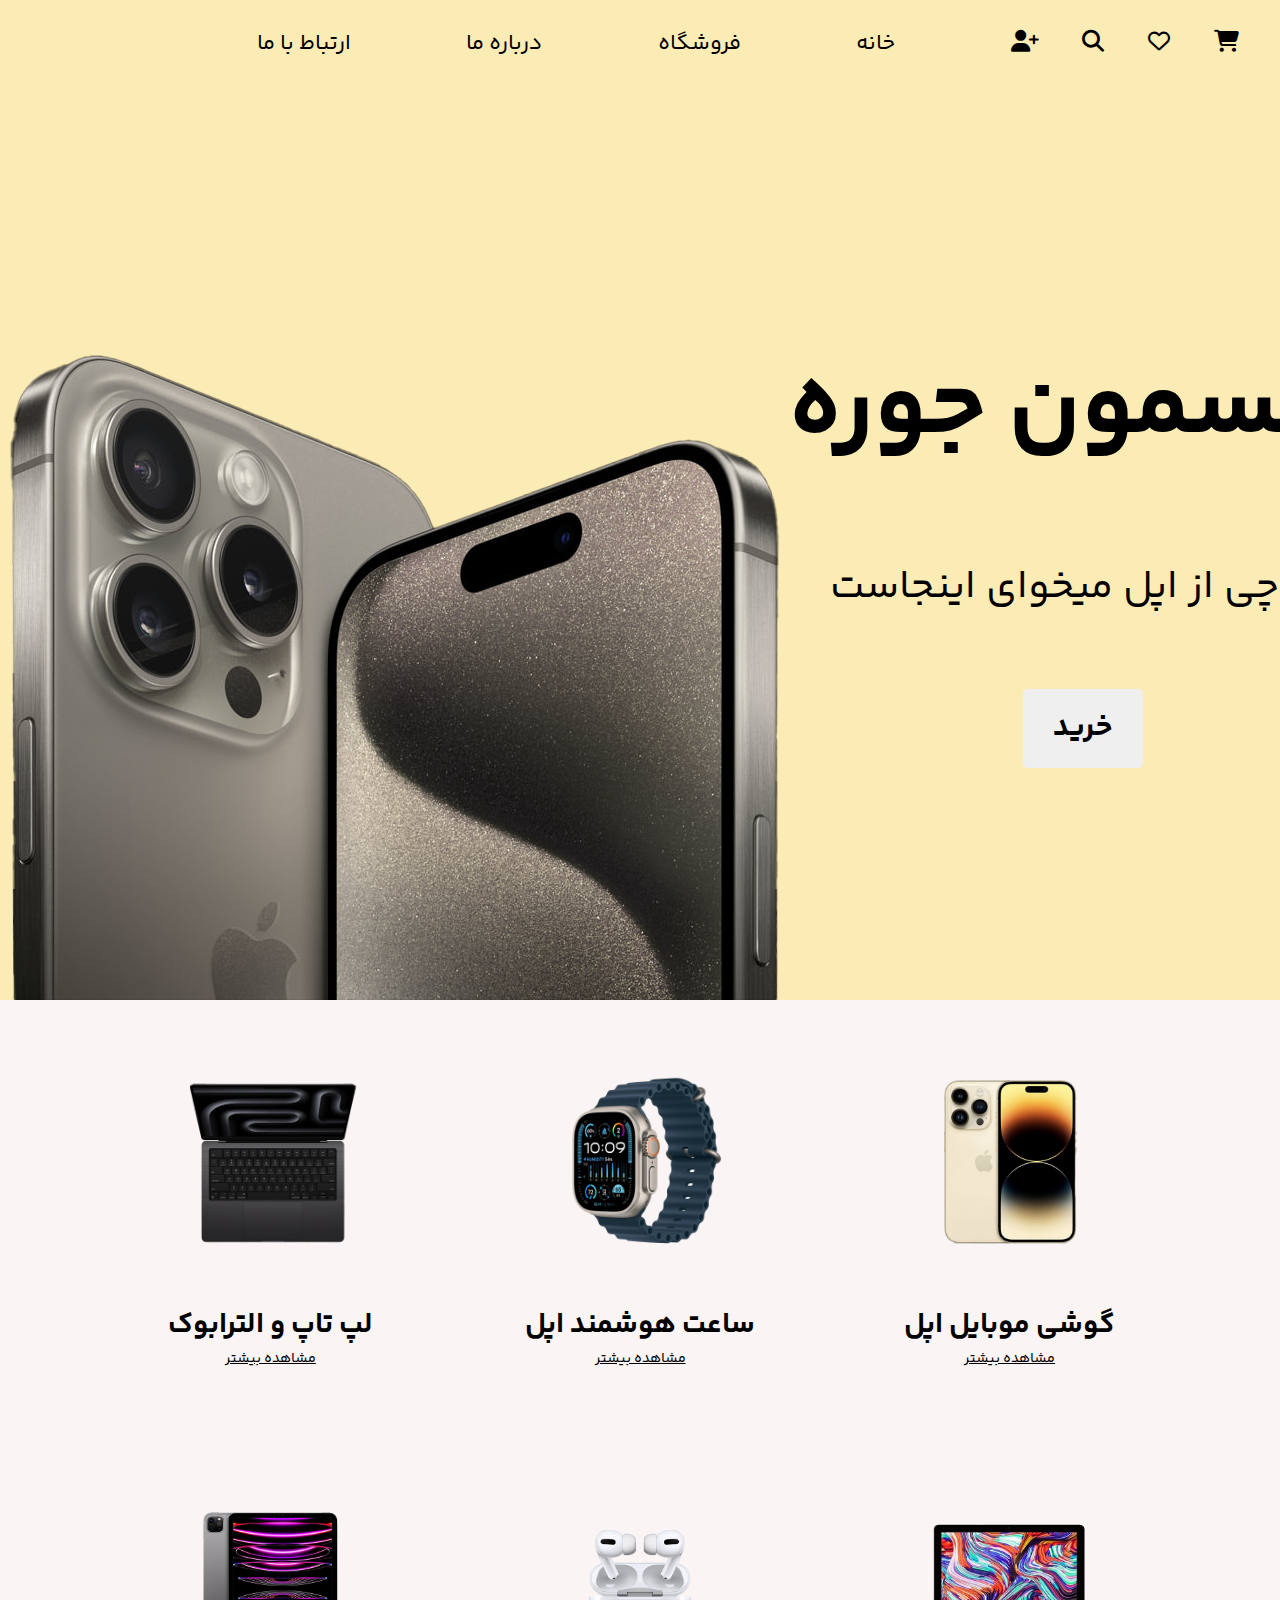
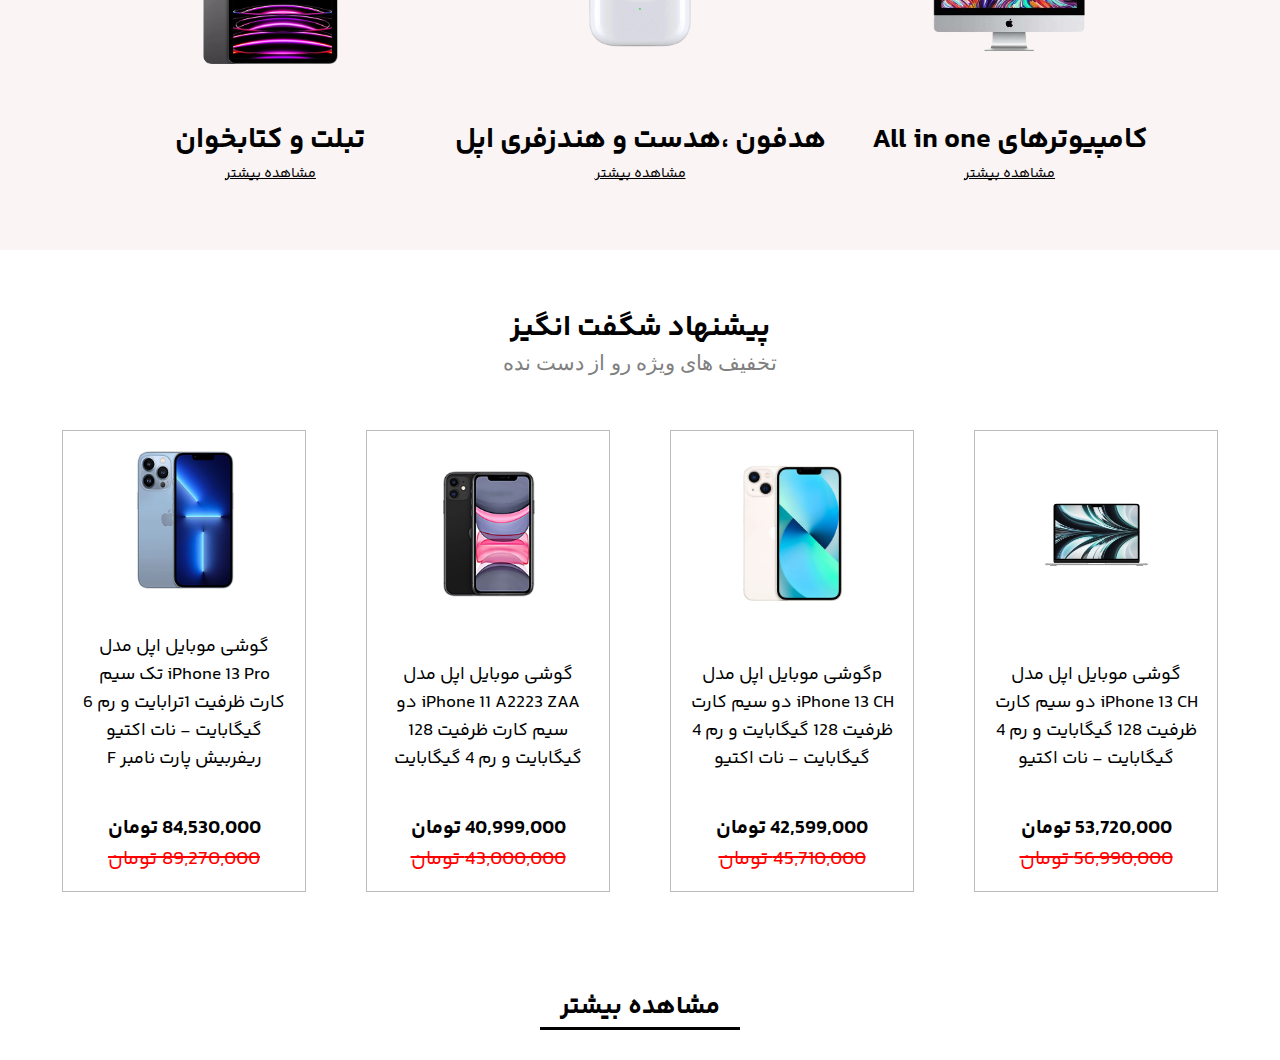
==== Project/index.html @ 8e2f8a92 "appleelite main" ====
<!DOCTYPE html>
<html lang="en">

<head>
    <meta charset="UTF-8">
    <meta name="viewport" content="width=device-width, initial-scale=1.0">
    <meta name="description" content="">
    <meta name="keywords" content="apple">
    <title>AppleElite/Homepage</title>
    <link rel="stylesheet" href="style.css">
    <link rel="stylesheet" href="fontawesome-free-6.6.0-web/css/all.css">
</head>

<body>
    <!-- (((header))) -->
    <header>
        <div class="icon"><i class="fa-solid fa-cart-shopping"></i>
            <!-- (((آیکن ها))) -->
            <i class="fa-regular fa-heart"></i>
            <i class="fa-solid fa-magnifying-glass"></i>
            <i class="fa-solid fa-user-plus"></i>
            <!-- (((نوار بالای صفحه))) -->
            <span class="navar">خانه</span>
            <span class="navar">فروشگاه</span>
            <span class="navar">درباره ما</span>
            <span class="navar">ارتباط با ما</span>
        </div>
    </header>
    <!-- (((بنر بالای سایت))) -->
    <div id="wallpaper">
        <div id="iphonewall"><img src="Homepage/Homepagepic/test3.png" alt=""></div>
        <div id="tozih-back">
            <p class="bold-wall">جنسمون جوره</p>
            <p class="thin-wall">هر چی از اپل میخوای اینجاست</p>
            <button class="button-wall">خرید</button>
        </div>
    </div>
    <div class="shop-daste">
        <div class="shop-icon">
            <div class="iphone-image"><img src="Homepage/Homepagepic/iphonehomepage copy.png" alt=""></div>
            <div>
                <p class="bold-font">گوشی موبایل اپل</p><u>
                    <p class="iphone-detail">مشاهده بیشتر</p>
                </u>
            </div>
        </div>
        <div class="shop-icon">
            <div class="iphone-image"><img src="Homepage/Homepagepic/apple watch homepage.png" alt=""></div>
            <div>
                <p class="bold-font">ساعت هوشمند اپل</p><u>
                    <p class="iphone-detail">مشاهده بیشتر</p>
                </u>
            </div>
        </div>
        <div class="shop-icon">
            <div class="iphone-image"><img src="Homepage/Homepagepic/laptophomepage.png" alt=""></div>
            <div>
                <p class="bold-font">لپ تاپ و الترابوک</p><u>
                    <p class="iphone-detail">مشاهده بیشتر</p>
                </u>
            </div>
        </div>
    </div>
    <div class="shop-daste">
        <div class="shop-icon">
            <div class="iphone-image"><img src="Homepage/Homepagepic/all in one homepage.png" alt=""></div>
            <div>
                <p class="bold-font">کامپیوترهای All in one</p><u>
                    <p class="iphone-detail">مشاهده بیشتر</p>
                </u>
            </div>
        </div>
        <div class="shop-icon">
            <div class="iphone-image"><img src="Homepage/Homepagepic/airpodhomeage.png" alt=""></div>
            <div>
                <p class="bold-font">هدفون ،هدست و هندزفری اپل</p><u>
                    <p class="iphone-detail">مشاهده بیشتر</p>
                </u>
            </div>
        </div>
        <div class="shop-icon">
            <div class="iphone-image"><img src="Homepage/Homepagepic/tablet homepage.png" alt=""></div>
            <div>
                <p class="bold-font">تبلت و کتابخوان</p><u>
                    <p class="iphone-detail">مشاهده بیشتر</p>
                </u>
            </div>
        </div>
    </div>
    <div class="header-pishnehad">
        <div>
            <p class="bold-font">پیشنهاد شگفت انگیز</p>
            <p class="thin-pishnehad">تخفیف های ویژه رو از دست نده</p>
        </div>
    </div>
    <div class="daste-pishnehad">
        <div class="card-pishnehad">
            <div class="img-pishnehad"><img src="Homepage/Homepagepic/laptop pishnehad.png" alt=""></div>
            <div class="detail-pishnehad">
                <p>گوشی موبایل اپل مدل iPhone 13 CH دو سیم‌ کارت ظرفیت 128 گیگابایت و رم 4 گیگابایت - نات اکتیو</p>
            </div>
            <div class="price-pishnehad">
                <div>
                    <p class="bold-font-price">53,720,000 تومان</p>
                    <del class="takhfif">
                        <p>56,990,000 تومان</p>
                    </del>
                </div>
            </div>
        </div>
        <div class="card-pishnehad">
            <div class="img-pishnehad"><img src="Homepage/Homepagepic/iphone 13 pishnehad.png" alt=""></div>
            <div class="detail-pishnehad">pگوشی موبایل اپل مدل iPhone 13 CH دو سیم‌ کارت ظرفیت 128 گیگابایت و رم 4
                گیگابایت - نات اکتیو</div>
            <div class="price-pishnehad">
                <div>
                    <p class="bold-font-price">42,599,000 تومان</p>
                    <del class="takhfif">
                        <p>45,710,000 تومان</p>
                    </del>
                </div>
            </div>
        </div>
        <div class="card-pishnehad">
            <div class="img-pishnehad"><img src="Homepage/Homepagepic/iphone 11 pishnehad.png" alt=""></div>
            <div class="detail-pishnehad">
                <p>گوشی موبایل اپل مدل iPhone 11 A2223 ZAA دو سیم‌ کارت ظرفیت 128 گیگابایت و رم 4 گیگابایت</p>
            </div>
            <div class="price-pishnehad">
                <div>
                    <p class="bold-font-price">40,999,000 تومان</p>
                    <del class="takhfif">
                        <p>43,000,000 تومان</p>
                    </del>
                </div>
            </div>
        </div>
        <div class="card-pishnehad">
            <div class="img-pishnehad"><img src="Homepage/Homepagepic/iphone 13 pishnehad promax.png" alt=""></div>
            <div class="detail-pishnehad">
                <p>گوشی موبایل اپل مدل iPhone 13 Pro تک سیم‌ کارت ظرفیت 1ترابایت و رم 6 گیگابایت - نات اکتیو ریفربیش
                    پارت نامبر F</p>
            </div>
            <div class="price-pishnehad">
                <div>
                    <p class="bold-font-price">84,530,000 تومان</p>
                    <del class="takhfif">
                        <p>89,270,000 تومان</p>
                    </del>
                </div>

            </div>

        </div>
    </div>
    <div class="footer-pish-por"><div><p class="border-mosh">مشاهده بیشتر</p></div></div>
    <div class="banner-home"></div>


</body>

</html>
---- Project/style.css ----
@font-face {
  font-family: yekan-bakh-regular;
  src: url(YekanBakh-Regular.ttf);
}
@font-face {
  font-family: yekan-bakh-bold;
  src: url(YekanBakh-Bold.ttf);
  @font-face {
    font-family: yekan-bakh-light;
    src: url(yekan-bakh-light);
  }
}

* {
  margin: 0px;
  padding: 0px;
  box-sizing: border-box;
  max-width: 2500px;
}
header {
  width: 100%;
  height: 100px;
  /* border-bottom: solid; */
  background-color: #fbebb5;
  padding: 1px;
}
.icon {
  font-size: 22px;
  margin-top: 26px;
}
.fa-cart-shopping {
  margin-right: 40px;
}
.fa-cart-shopping:hover {
  color: rgb(56, 11, 99);
}
.fa-heart {
  margin-right: 3%;
}
.fa-heart:hover {
  color: rgb(56, 11, 99);
}
.fa-magnifying-glass {
  margin-right: 3%;
}
.fa-magnifying-glass:hover {
  color: rgb(56, 11, 99);
}
.fa-user-plus {
  margin-right: 3%;
}
.fa-user-plus:hover {
  color: rgb(56, 11, 99);
}
.navar {
  font-family: yekan-bakh-regular;
  margin-right: 110px;
}
.navar:hover {
  color: rgb(56, 11, 99);
}
body {
  direction: rtl;
}
#wallpaper {
  width: 100%;
  height: 900px;
  background-color: #fbebb5;
  display: flex;
  flex-direction: row-reverse;
  text-align: right;
  justify-content: space-between;
  flex-wrap: nowrap;
  white-space: nowrap;
}
#iphonewall {
  width: 100%;
  height: 100%;
  /* border: solid 1px black; */
  direction: rtl;
  display: flex;
  flex-direction: column;
  text-align: center;
  align-items: last baseline;
  justify-content: flex-end;
}
#iphonewall img {
  display: flex;
  flex-direction: column;
  object-fit: contain;
}
#tozih-back {
  width: 100%;
  height: 100%;
  /* border: 1px solid black; */
  display: flex;
  flex-direction: column;
  text-align: center;
  justify-content: center;
  align-items: center;
  gap: 70px;
  font-size: 20px;
}
.bold-wall {
  font-family: yekan-bakh-bold;
  font-size: 500%;
}
.thin-wall {
  font-family: yekan-bakh-regular;
  font-size: 200%;
}
.button-wall {
  font-size: 150%;
  border: none;
  border-radius: 5px;
  padding: 16px 30px;
  cursor: pointer;
  top: 50%;
  left: 50%;
  font-family: yekan-bakh-bold;
}
.button-wall:hover {
  color: #fbebb5;
  background-color: black;
  font-family: yekan-bakh-bold;
}
.shop-daste {
  background-color: #faf4f4;
  width: 100%;
  display: flex;
  flex-direction: row;
  justify-content: center;
  padding: 50px 24px;
}
.shop-icon {
  width: 30%;
  gap: 24px;
  display: flex;
  /* border: solid 1px black; */
  flex-direction: column;
  justify-content: center;
  align-items: center;
  flex-wrap: nowrap;
  text-align: center;
}
.iphone-image {
  width: 50%;
  height: 50%;
  display: flex;
  flex-direction: column;
  justify-content: center;
  align-items: center;
}
.iphone-image img {
  width: 100%;
  height: 100%;
  object-fit: contain;
}
.bold-font {
  font-size: 180%;
  font-family: yekan-bakh-bold;
  white-space: nowrap;
  padding-top: 30px;
}
.iphone-detail {
  font-size: 90%;
  font-family: yekan-bakh-regular;
  padding-top: px;
}
.header-pishnehad {
  width: 100%;
  height: 150px;
  /* border: solid black 1px; */
  display: flex;
  flex-direction: column;
  justify-content: center;
  text-align: center;
  white-space: nowrap;
  align-items: center;
}
.thin-pishnehad {
  font-size: 130%;
  color: gray;
  font-family: yekan-bakh-light;
}
.daste-pishnehad {
  display: flex;
  flex-direction: row;
  justify-content: center;
  text-align: center;
  white-space: nowrap;

  padding: 20px 30px;
}
.card-pishnehad {
  width: 20%;
  height: auto;
  border: solid rgb(190, 187, 187) 1px;
  display: flex;
  flex-direction: column;
  text-align: center;
  align-items: center;
  justify-content: center;
  gap: 40px;
  margin: 10px 30px;
  padding: 16px;
}
.img-pishnehad {
  width: 50%;
  height: 50%;
}
.img-pishnehad img {
  height: 100%;
  width: 100%;
  object-fit: contain;
}
.detail-pishnehad {
  display: flex;
  width: 100%;
  height: auto;
  text-align: center;
  align-items: center;
  white-space: wrap;
  font-size: 18px;
  font-family: yekan-bakh-regular;
}
.price-pishnehad {
  display: flex;
  width: 100%;
  height: auto;
  flex-direction: column;
  text-align: center;
  white-space: wrap;
  font-size: 20px;
}
.bold-font-price {
  font-family: yekan-bakh-bold;
}
.takhfif {
  color: red;
  font-family: yekan-bakh-regular;
}
.footer-pish-por {
  display: flex;
  flex-direction: row;
  justify-content: center;
  text-align: center;
  margin-top: 35px;
  font-family: yekan-bakh-bold;
  font-size: 160%;
  padding: 30px;
}
.border-mosh{
  width: 200px;
  border-bottom: solid 3px black;
}
.banner-home{
  
}
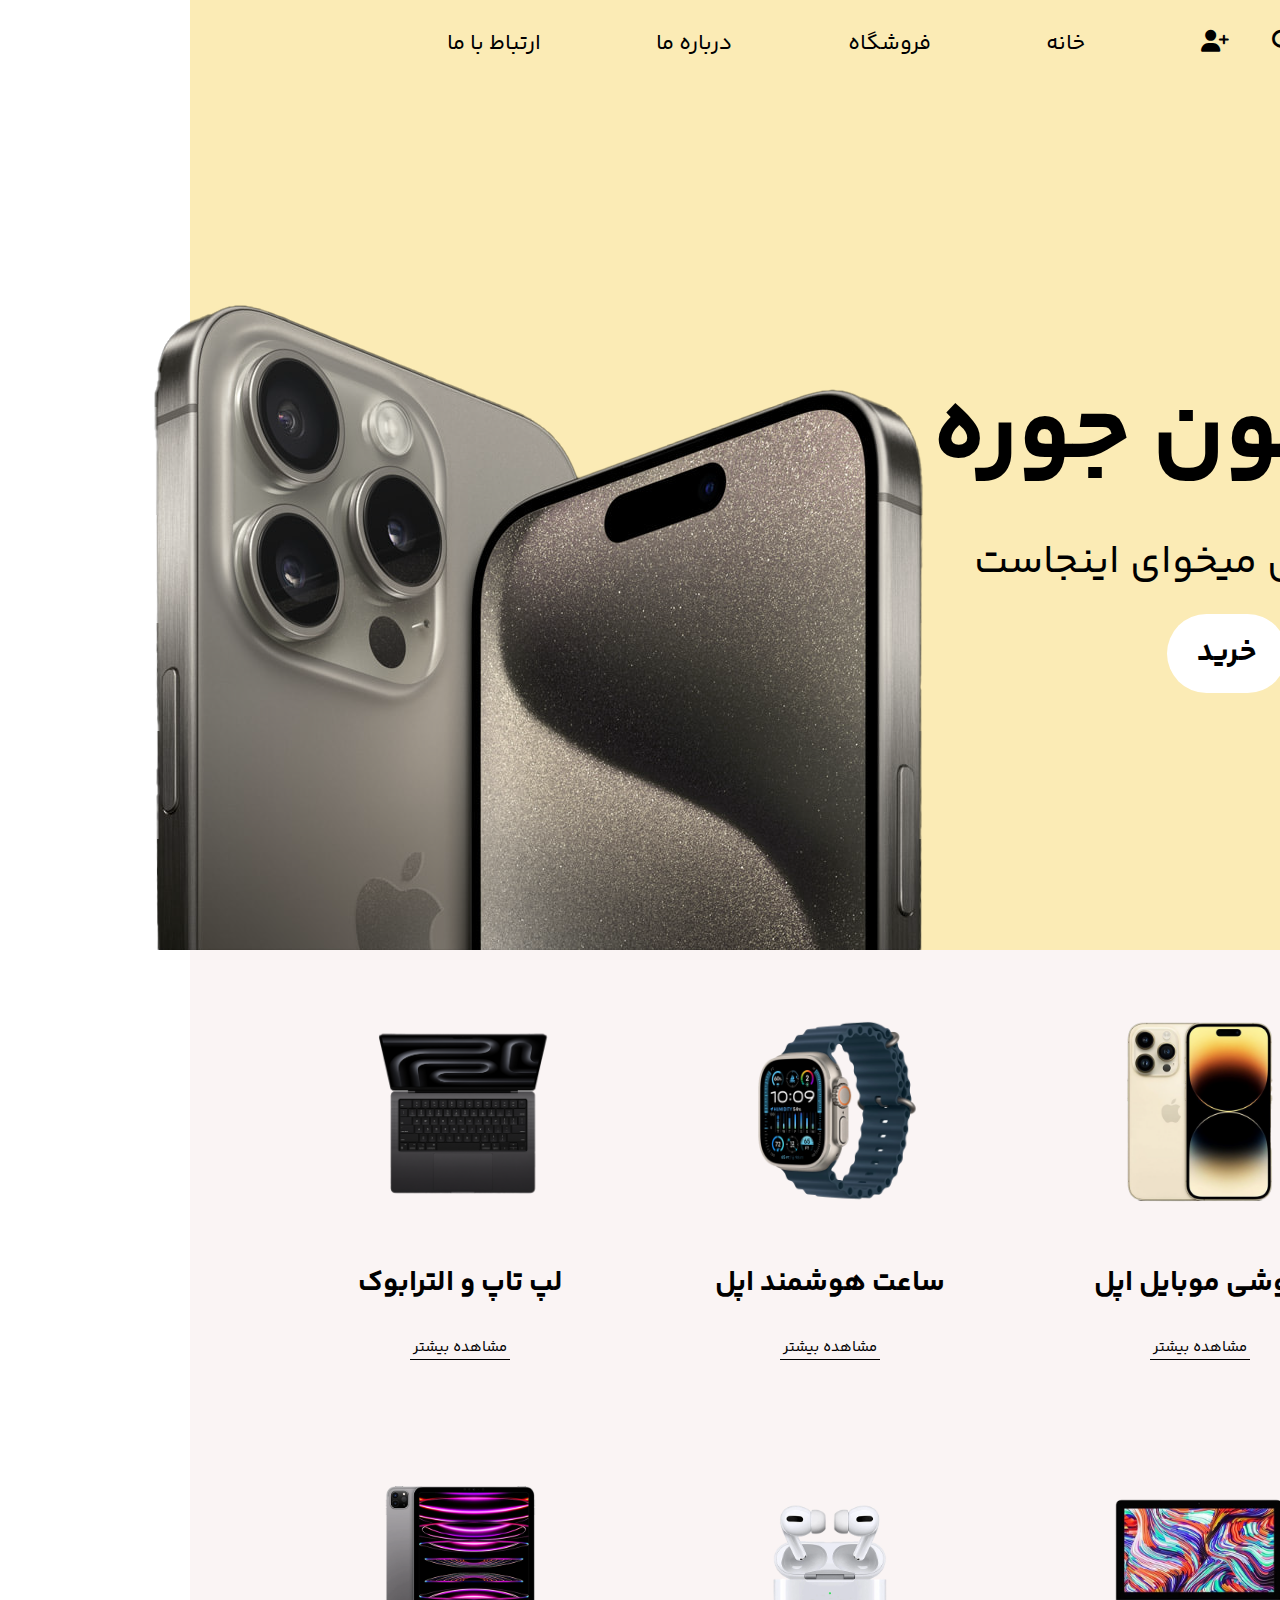
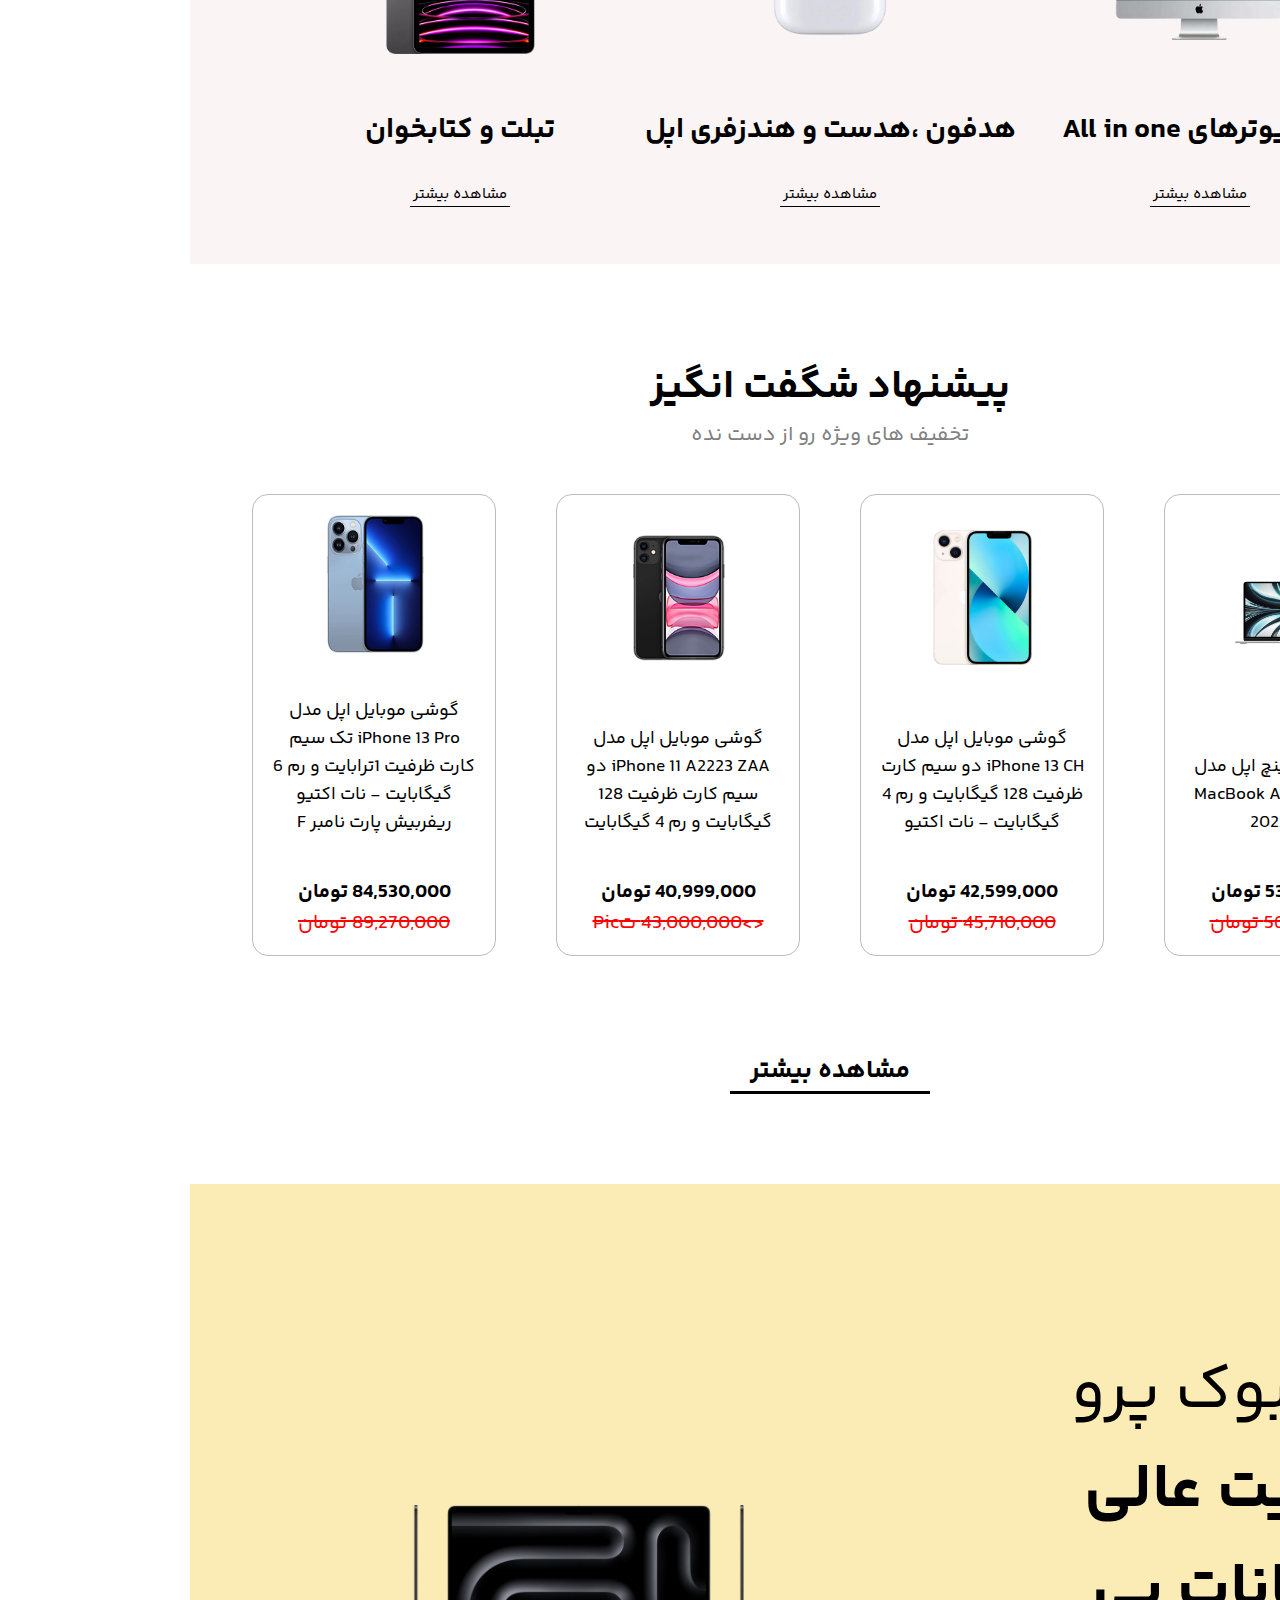
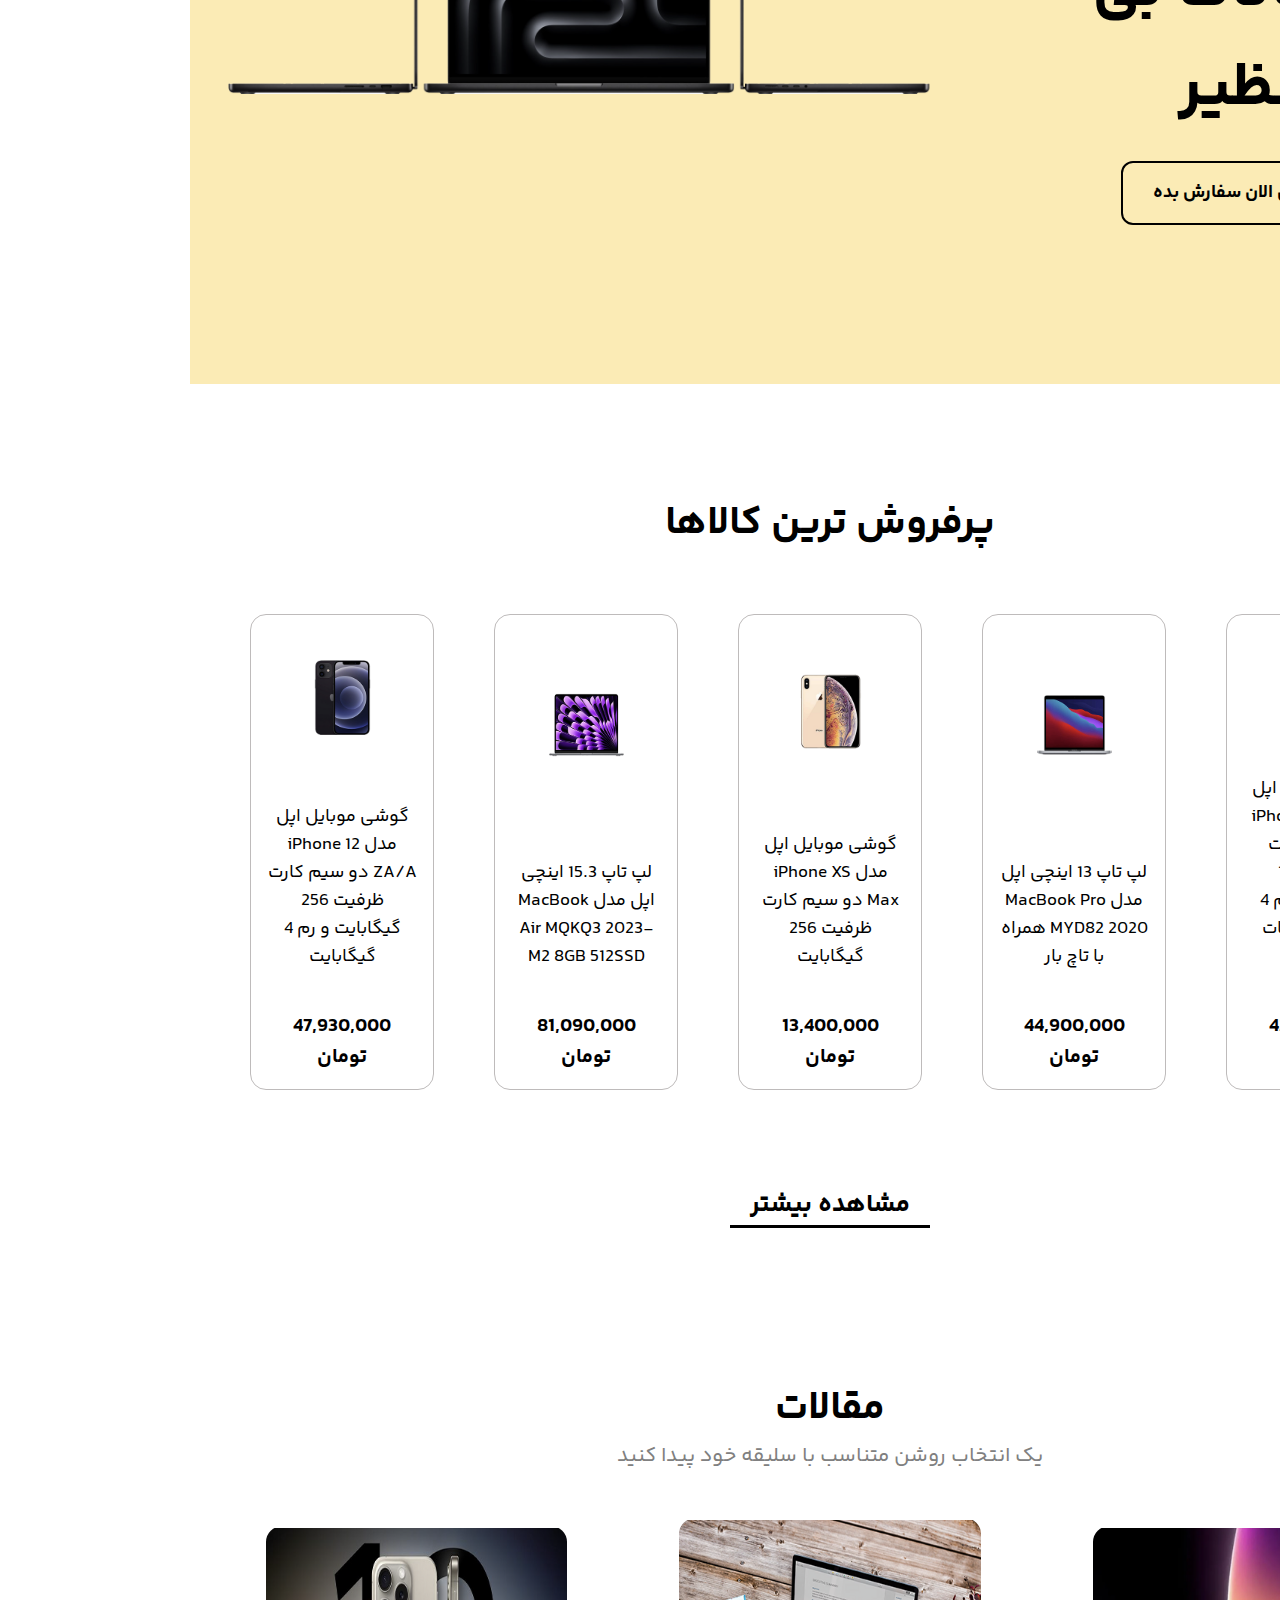
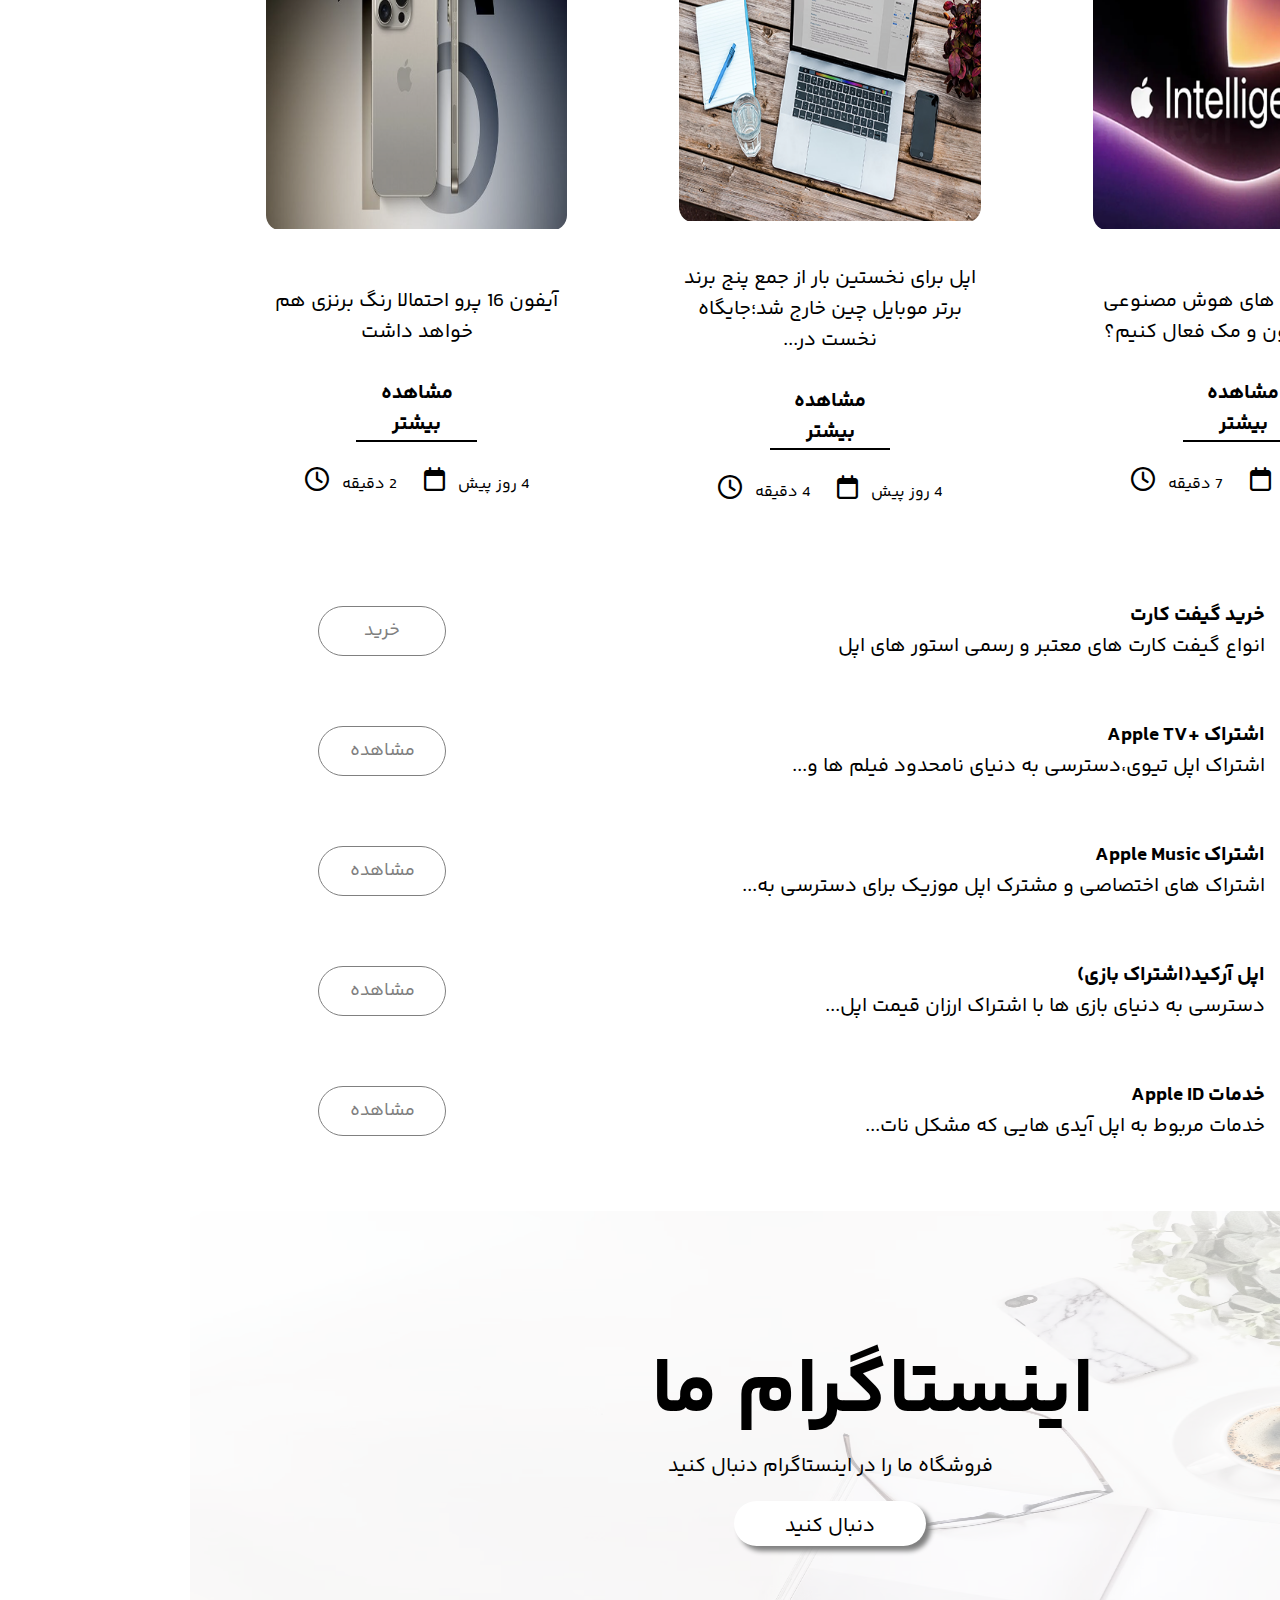
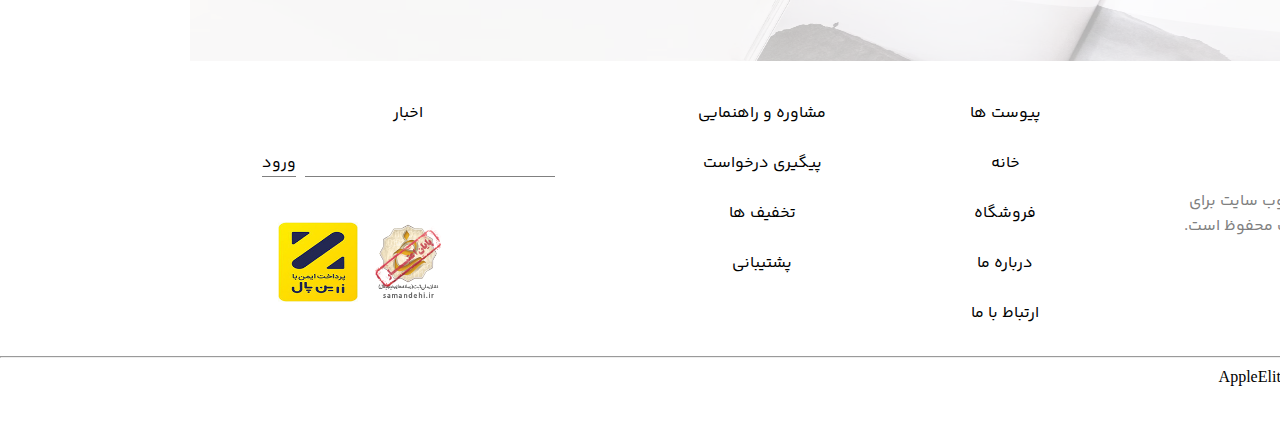
==== commit ca293a79: "Initial Project Homepage" ====
--- a/Project/index.html
+++ b/Project/index.html
@@ -8,11 +8,12 @@
     <meta name="keywords" content="apple">
     <title>AppleElite/Homepage</title>
     <link rel="stylesheet" href="style.css">
+    <link rel="icon" type="image/x-icon" href="Pic/Homepagepic/faviconlogo.png">
     <link rel="stylesheet" href="fontawesome-free-6.6.0-web/css/all.css">
 </head>
 
 <body>
-    <!-- (((header))) -->
+    <!----------------- header ----------------->
     <header>
         <div class="icon"><i class="fa-solid fa-cart-shopping"></i>
             <!-- (((آیکن ها))) -->
@@ -26,78 +27,81 @@
             <span class="navar">ارتباط با ما</span>
         </div>
     </header>
+
     <!-- (((بنر بالای سایت))) -->
+
     <div id="wallpaper">
-        <div id="iphonewall"><img src="Homepage/Homepagepic/test3.png" alt=""></div>
+        <div id="iphonewall"><img src="Pic/Homepagepic/test3.png" alt=""></div>
         <div id="tozih-back">
             <p class="bold-wall">جنسمون جوره</p>
             <p class="thin-wall">هر چی از اپل میخوای اینجاست</p>
             <button class="button-wall">خرید</button>
         </div>
     </div>
+
+    <!-- (((قسمت دسته بندی وسایل))) -->
+
     <div class="shop-daste">
         <div class="shop-icon">
-            <div class="iphone-image"><img src="Homepage/Homepagepic/iphonehomepage copy.png" alt=""></div>
-            <div>
-                <p class="bold-font">گوشی موبایل اپل</p><u>
-                    <p class="iphone-detail">مشاهده بیشتر</p>
+            <div class="iphone-image"><img src="Pic/Homepagepic/iphonehomepage copy.png" alt=""></div>
+            <div class="dastebandi-detail">
+                <p class="bold-font">گوشی موبایل اپل</p>
+                <p class="dastebandi-mosh">مشاهده بیشتر</p>
                 </u>
             </div>
         </div>
         <div class="shop-icon">
-            <div class="iphone-image"><img src="Homepage/Homepagepic/apple watch homepage.png" alt=""></div>
-            <div>
-                <p class="bold-font">ساعت هوشمند اپل</p><u>
-                    <p class="iphone-detail">مشاهده بیشتر</p>
-                </u>
-            </div>
-        </div>
-        <div class="shop-icon">
-            <div class="iphone-image"><img src="Homepage/Homepagepic/laptophomepage.png" alt=""></div>
-            <div>
-                <p class="bold-font">لپ تاپ و الترابوک</p><u>
-                    <p class="iphone-detail">مشاهده بیشتر</p>
-                </u>
+            <div class="iphone-image"><img src="Pic/Homepagepic/apple watch homepage.png" alt=""></div>
+            <div class="dastebandi-detail">
+                <p class="bold-font">ساعت هوشمند اپل</p>
+                <p class="dastebandi-mosh">مشاهده بیشتر</p>
+            </div>
+        </div>
+        <div class="shop-icon">
+            <div class="iphone-image"><img src="Pic/Homepagepic/laptophomepage.png" alt=""></div>
+            <div class="dastebandi-detail">
+                <p class="bold-font">لپ تاپ و الترابوک</p>
+                <p class="dastebandi-mosh">مشاهده بیشتر</p>
             </div>
         </div>
     </div>
     <div class="shop-daste">
         <div class="shop-icon">
-            <div class="iphone-image"><img src="Homepage/Homepagepic/all in one homepage.png" alt=""></div>
-            <div>
-                <p class="bold-font">کامپیوترهای All in one</p><u>
-                    <p class="iphone-detail">مشاهده بیشتر</p>
-                </u>
-            </div>
-        </div>
-        <div class="shop-icon">
-            <div class="iphone-image"><img src="Homepage/Homepagepic/airpodhomeage.png" alt=""></div>
-            <div>
-                <p class="bold-font">هدفون ،هدست و هندزفری اپل</p><u>
-                    <p class="iphone-detail">مشاهده بیشتر</p>
-                </u>
-            </div>
-        </div>
-        <div class="shop-icon">
-            <div class="iphone-image"><img src="Homepage/Homepagepic/tablet homepage.png" alt=""></div>
-            <div>
-                <p class="bold-font">تبلت و کتابخوان</p><u>
-                    <p class="iphone-detail">مشاهده بیشتر</p>
-                </u>
-            </div>
-        </div>
-    </div>
+            <div class="iphone-image"><img src="Pic/Homepagepic/all in one homepage.png" alt=""></div>
+            <div class="dastebandi-detail">
+                <p class="bold-font">کامپیوترهای All in one</p>
+                <p class="dastebandi-mosh">مشاهده بیشتر</p>
+            </div>
+        </div>
+        <div class="shop-icon">
+            <div class="iphone-image"><img src="Pic/Homepagepic/airpodhomeage.png" alt=""></div>
+            <div class="dastebandi-detail">
+                <p class="bold-font">هدفون ،هدست و هندزفری اپل</p>
+                <p class="dastebandi-mosh">مشاهده بیشتر</p>
+            </div>
+        </div>
+        <div class="shop-icon">
+            <div class="iphone-image"><img src="Pic/Homepagepic/tablet homepage.png" alt=""></div>
+            <div class="dastebandi-detail">
+                <p class="bold-font">تبلت و کتابخوان</p>
+                <p class="dastebandi-mosh">مشاهده بیشتر</p>
+            </div>
+        </div>
+    </div>
+
+    <!-- (((قسمت پیشنهاد شگفت انگیز))) -->
+
     <div class="header-pishnehad">
         <div>
-            <p class="bold-font">پیشنهاد شگفت انگیز</p>
+            <p class="bold-font-pish">پیشنهاد شگفت انگیز</p>
             <p class="thin-pishnehad">تخفیف های ویژه رو از دست نده</p>
         </div>
     </div>
     <div class="daste-pishnehad">
         <div class="card-pishnehad">
-            <div class="img-pishnehad"><img src="Homepage/Homepagepic/laptop pishnehad.png" alt=""></div>
-            <div class="detail-pishnehad">
-                <p>گوشی موبایل اپل مدل iPhone 13 CH دو سیم‌ کارت ظرفیت 128 گیگابایت و رم 4 گیگابایت - نات اکتیو</p>
+            <div class="img-pishnehad"><img src="Pic/Homepagepic/laptop pishnehad.png" alt=""></div>
+            <div class="detail-pishnehad">
+                <p>لپ تاپ 13.6 اینچ اپل مدل MacBook Air-MLY03 M2 2022 LLA</p>
             </div>
             <div class="price-pishnehad">
                 <div>
@@ -109,9 +113,11 @@
             </div>
         </div>
         <div class="card-pishnehad">
-            <div class="img-pishnehad"><img src="Homepage/Homepagepic/iphone 13 pishnehad.png" alt=""></div>
-            <div class="detail-pishnehad">pگوشی موبایل اپل مدل iPhone 13 CH دو سیم‌ کارت ظرفیت 128 گیگابایت و رم 4
-                گیگابایت - نات اکتیو</div>
+            <div class="img-pishnehad"><img src="Pic/Homepagepic/iphone 13 pishnehad.png" alt=""></div>
+            <div class="detail-pishnehad">
+                <p>گوشی موبایل اپل مدل iPhone 13 CH دو سیم‌ کارت ظرفیت 128 گیگابایت و رم 4
+                    گیگابایت - نات اکتیو</p>
+            </div>
             <div class="price-pishnehad">
                 <div>
                     <p class="bold-font-price">42,599,000 تومان</p>
@@ -122,7 +128,7 @@
             </div>
         </div>
         <div class="card-pishnehad">
-            <div class="img-pishnehad"><img src="Homepage/Homepagepic/iphone 11 pishnehad.png" alt=""></div>
+            <div class="img-pishnehad"><img src="Pic/Homepagepic/iphone 11 pishnehad.png" alt=""></div>
             <div class="detail-pishnehad">
                 <p>گوشی موبایل اپل مدل iPhone 11 A2223 ZAA دو سیم‌ کارت ظرفیت 128 گیگابایت و رم 4 گیگابایت</p>
             </div>
@@ -130,13 +136,13 @@
                 <div>
                     <p class="bold-font-price">40,999,000 تومان</p>
                     <del class="takhfif">
-                        <p>43,000,000 تومان</p>
+                        <>43,000,000 تPic
                     </del>
                 </div>
             </div>
         </div>
         <div class="card-pishnehad">
-            <div class="img-pishnehad"><img src="Homepage/Homepagepic/iphone 13 pishnehad promax.png" alt=""></div>
+            <div class="img-pishnehad"><img src="Pic/Homepagepic/iphone 13 pishnehad promax.png" alt=""></div>
             <div class="detail-pishnehad">
                 <p>گوشی موبایل اپل مدل iPhone 13 Pro تک سیم‌ کارت ظرفیت 1ترابایت و رم 6 گیگابایت - نات اکتیو ریفربیش
                     پارت نامبر F</p>
@@ -153,8 +159,238 @@
 
         </div>
     </div>
-    <div class="footer-pish-por"><div><p class="border-mosh">مشاهده بیشتر</p></div></div>
-    <div class="banner-home"></div>
+    <div class="footer-pish-por">
+        <div>
+            <p class="border-mosh">مشاهده بیشتر</p>
+        </div>
+    </div>
+
+    <!-- (((بنر دوم صفحه))) -->
+
+    <div class="banner">
+        <div class="wallpaper2"><img src="Pic/Homepagepic/banner mac copy.png" alt=""></div>
+        <div class="text-banner">
+            <p class="text-mac">مک بوک پرو</p>
+            <p class="text-shoar">کیفیت عالی <br>امکانات بی نظیر</p>
+            <button class="button-banner">همین الان سفارش بده</button>
+        </div>
+    </div>
+
+    <!------------------- section-porfroosh ------------------->
+
+    <div class="header-pishnehad">
+        <div>
+            <p class="bold-font-pish">پرفروش ترین کالاها</p>
+        </div>
+    </div>
+    <div class="daste-pishnehad">
+        <div class="card-pishnehad">
+            <div class="img-pishnehad"><img src="Pic/Homepagepic/iphone 13 pishnehad.png" alt=""></div>
+            <div class="detail-pishnehad">
+                <p>گوشی موبایل اپل مدل iPhone 13 CH دو سیم‌ کارت ظرفیت 128 گیگابایت و رم 4 گیگابایت - نات اکتیو</p>
+            </div>
+            <div class="price-pishnehad">
+                <div>
+                    <p class="bold-font-price">42,599,000 تومان</p>
+                </div>
+            </div>
+        </div>
+        <div class="card-pishnehad">
+            <div class="img-pishnehad"><img src="Pic/Homepagepic/مک بوک پرفروش 2 copy.png" alt=""></div>
+            <div class="detail-pishnehad">
+                <p>لپ تاپ 13 اینچی اپل مدل MacBook Pro MYD82 2020 همراه با تاچ بار</p>
+            </div>
+            <div class="price-pishnehad">
+                <div>
+                    <p class="bold-font-price">44,900,000 تومان</p>
+                </div>
+            </div>
+        </div>
+        <div class="card-pishnehad">
+            <div class="img-pishnehad"><img src="Pic/Homepagepic/xs porfroosh.png" alt=""></div>
+            <div class="detail-pishnehad">
+                <p>گوشی موبایل اپل مدل iPhone XS Max دو سیم‌ کارت ظرفیت 256 گیگابایت</p>
+            </div>
+            <div class="price-pishnehad">
+                <div>
+                    <p class="bold-font-price">13,400,000 تومان</p>
+                </div>
+            </div>
+        </div>
+        <div class="card-pishnehad">
+            <div class="img-pishnehad"><img src="Pic/Homepagepic/مک بوک پر فروش copy.png" alt=""></div>
+            <div class="detail-pishnehad">
+                <p>لپ تاپ 15.3 اینچی اپل مدل MacBook Air MQKQ3 2023-M2 8GB 512SSD
+                </p>
+            </div>
+            <div class="price-pishnehad">
+                <div>
+                    <p class="bold-font-price">81,090,000 تومان</p>
+                </div>
+
+            </div>
+
+        </div>
+        <div class="card-pishnehad">
+            <div class="img-pishnehad"><img src="Pic/Homepagepic/iphone 12 porfroosh.png" alt=""></div>
+            <div class="detail-pishnehad">
+                <p>گوشی موبایل اپل مدل iPhone 12 ZA/A دو سیم‌ کارت ظرفیت 256 گیگابایت و رم 4 گیگابایت</p>
+            </div>
+            <div class="price-pishnehad">
+                <div>
+                    <p class="bold-font-price">47,930,000 تومان</p>
+                </div>
+
+            </div>
+
+        </div>
+    </div>
+    <div class="footer-pish-por">
+        <div>
+            <p class="border-mosh">مشاهده بیشتر</p>
+        </div>
+    </div>
+
+    <!------------------- maqalat ------------------->
+
+    <div class="maqalat">
+        <div class="header-maqalat">
+            <p class="bold-font-pish">مقالات</p>
+            <p class="thin-pishnehad">یک انتخاب روشن متناسب با سلیقه خود پیدا کنید</p>
+        </div>
+        <div class="badane-maqalat">
+            <div class="card-maqalat">
+                <div class="img-maqalat"><img src="Pic/Homepagepic/مقاله 3 copy.png" alt=""></div>
+                <div class="detail-maqalat">
+                    <p class="maqalat-titr">چطور قابلیت های هوش مصنوعی اپل را در آیفون و مک فعال کنیم؟</p>
+                    <p class="maqalat-mosh">مشاهده بیشتر</p>
+                    <p class="maqalat-icon">4 روز پیش &nbsp;&nbsp;&nbsp;<i style='font-size:24px'
+                            class='far'>&#xf133;</i>&nbsp;&nbsp;&nbsp;&nbsp;&nbsp;&nbsp;&nbsp;&nbsp;&nbsp;7
+                        دقیقه &nbsp;&nbsp;&nbsp;<i style='font-size:24px' class='far'>&#xf017;</i></p>
+                </div>
+            </div>
+            <div class="card-maqalat">
+                <div class="img-maqalat"><img src="Pic/Homepagepic/maqale 2 copy.png" alt=""></div>
+                <div class="detail-maqalat">
+                    <p class="maqalat-titr">اپل برای نخستین بار از جمع پنج برند برتر موبایل چین خارج شد؛جایگاه نخست
+                        در...</p>
+                    <p class="maqalat-mosh">مشاهده بیشتر</p>
+                    <p class="maqalat-icon">4 روز پیش &nbsp;&nbsp;&nbsp;<i style='font-size:24px'
+                            class='far'>&#xf133;</i>&nbsp;&nbsp;&nbsp;&nbsp;&nbsp;&nbsp;&nbsp;&nbsp;&nbsp;4
+                        دقیقه &nbsp;&nbsp;&nbsp;<i style='font-size:24px' class='far'>&#xf017;</i></p>
+                </div>
+            </div>
+            <div class="card-maqalat">
+                <div class="img-maqalat"><img src="Pic/Homepagepic/16pro copy.png" alt=""></div>
+                <div class="detail-maqalat">
+                    <p class="maqalat-titr">آیفون 16 پرو احتمالا رنگ برنزی هم خواهد داشت</p>
+                    <p class="maqalat-mosh">مشاهده بیشتر</p>
+                    <p class="maqalat-icon">4 روز پیش &nbsp;&nbsp;&nbsp;<i style='font-size:24px'
+                            class='far'>&#xf133;</i>&nbsp;&nbsp;&nbsp;&nbsp;&nbsp;&nbsp;&nbsp;&nbsp;&nbsp;2
+                        دقیقه &nbsp;&nbsp;&nbsp;<i style='font-size:24px' class='far'>&#xf017;</i></p>
+                </div>
+            </div>
+        </div>
+    </div>
+
+    <!------------------- gift cards ------------------->
+
+    <div class="section-gift">
+        <div class="img-detail-gift">
+            <img src="Pic/Homepagepic/gift-card copy.png" alt="">
+            <div>
+                <p class="matn-gift-titr">خرید گیفت کارت</p>
+                <p class="matn-gift-tozih">انواع گیفت کارت های معتبر و رسمی استور های اپل</p>
+            </div>
+        </div>
+        <button class="button-gift">خرید</button>
+    </div>
+    <div class="section-gift">
+        <div class="img-detail-gift">
+            <img src="Pic/Homepagepic/اپل تیوی copy.png" alt="">
+            <div>
+                <p class="matn-gift-titr">اشتراک +Apple TV</p>
+                <p class="matn-gift-tozih">اشتراک اپل تیوی،دسترسی به دنیای نامحدود فیلم ها و...</p>
+            </div>
+        </div>
+        <button class="button-gift">مشاهده</button>
+    </div>
+    <div class="section-gift">
+        <div class="img-detail-gift">
+            <img src="Pic/Homepagepic/اپل موزیک.png" alt="">
+            <div>
+                <p class="matn-gift-titr">اشتراک Apple Music</p>
+                <p class="matn-gift-tozih">اشتراک های اختصاصی و مشترک اپل موزیک برای دسترسی به...</p>
+            </div>
+        </div>
+        <button class="button-gift">مشاهده</button>
+    </div>
+    <div class="section-gift">
+        <div class="img-detail-gift">
+            <img src="Pic/Homepagepic/اپل آرکید .png" alt="">
+            <div>
+                <p class="matn-gift-titr">اپل آرکید(اشتراک بازی)</p>
+                <p class="matn-gift-tozih">دسترسی به دنیای بازی ها با اشتراک ارزان قیمت اپل...</p>
+            </div>
+        </div>
+        <button class="button-gift">مشاهده</button>
+    </div>
+    <div class="section-gift">
+        <div class="img-detail-gift">
+            <img src="Pic/Homepagepic/اپل آیدی.png" alt="">
+            <div>
+                <p class="matn-gift-titr">خدمات Apple ID</p>
+                <p class="matn-gift-tozih">خدمات مربوط به اپل آیدی هایی که مشکل نات...</p>
+            </div>
+        </div>
+        <button class="button-gift">مشاهده</button>
+    </div>
+
+    <!------------------- Instagram ------------------->
+
+    <div class="instagram">
+        <img src="Pic/Homepagepic/wallpaper insta copy.png" alt="">
+        <p class="titr-insta">اینستاگرام ما</p>
+        <p class="tozih-insta">فروشگاه ما را در اینستاگرام دنبال کنید</p>
+        <button class="button-insta">دنبال کنید</button>
+    </div>
+
+    <!------------------- footer ------------------->
+
+    <div class="footer">
+        <div class="footer-1">
+            <p>تمام حقوق این وب سایت برای<br> فروشگاه اپل الیت محفوظ است.</p>
+        </div>
+        <div class="footer-2">
+            <p class="footer-2-1">پیوست ها</p>
+            <p class="footer-2-2">خانه</p>
+            <p class="footer-2-3">فروشگاه</p>
+            <p class="footer-2-4">درباره ما</p>
+            <p class="footer-2-5">ارتباط با ما</p>
+        </div>
+        <div class="footer-3">
+            <p class="footer-3-1">مشاوره و راهنمایی</p>
+            <p class="footer-3-2">پیگیری درخواست</p>
+            <p class="footer-3-3">تخفیف ها</p>
+            <p class="footer-3-4">پشتیبانی</p>
+        </div>
+        <div class="footer-4">
+            <div>
+                <p class="footer-4-1">اخبار</p>
+            </div>
+            <div class="email-box"><input type="email" name="" id="">&nbsp;&nbsp;&nbsp;<span
+                    class="enter-footer">ورود</span></div>
+            <div class="img-footer"><img src="Homepage/Homepagepic/etemad.png" alt=""><img
+                    src="Pic/Homepagepic/etebar.png" alt=""><img src="Pic/Homepagepic/zarin copy.png" alt="">
+            </div>
+        </div>
+    </div>
+    <div class="addrres-footer">
+        <hr>
+        <p>AppleElite.com | 2024-2025</p>
+    </div>
+    <br><br>
+
 
 
 </body>
--- a/Project/style.css
+++ b/Project/style.css
@@ -1,22 +1,28 @@
 @font-face {
   font-family: yekan-bakh-regular;
-  src: url(YekanBakh-Regular.ttf);
-}
+  src: url(Fonts/YekanBakh-Regular.ttf);
+}
+
 @font-face {
   font-family: yekan-bakh-bold;
-  src: url(YekanBakh-Bold.ttf);
-  @font-face {
-    font-family: yekan-bakh-light;
-    src: url(yekan-bakh-light);
-  }
-}
+  src: url(Fonts/YekanBakh-Bold.ttf);
+}
+
+@font-face {
+  font-family: yekan-bakh-light;
+  src: url(Fonts/YekanBakh-Light.ttf);
+}
+
 
 * {
   margin: 0px;
   padding: 0px;
   box-sizing: border-box;
-  max-width: 2500px;
-}
+  max-width: 1800px;
+}
+
+/* ---------------------------- header ---------------------------- */
+
 header {
   width: 100%;
   height: 100px;
@@ -24,55 +30,79 @@
   background-color: #fbebb5;
   padding: 1px;
 }
+
 .icon {
   font-size: 22px;
   margin-top: 26px;
 }
+
 .fa-cart-shopping {
   margin-right: 40px;
 }
+
 .fa-cart-shopping:hover {
-  color: rgb(56, 11, 99);
-}
+  color: white;
+  cursor: pointer;
+}
+
 .fa-heart {
   margin-right: 3%;
 }
+
 .fa-heart:hover {
-  color: rgb(56, 11, 99);
-}
+  color: white;
+  cursor: pointer;
+}
+
 .fa-magnifying-glass {
   margin-right: 3%;
 }
+
 .fa-magnifying-glass:hover {
-  color: rgb(56, 11, 99);
-}
+  color: white;
+  cursor: pointer;
+}
+
 .fa-user-plus {
   margin-right: 3%;
 }
+
 .fa-user-plus:hover {
-  color: rgb(56, 11, 99);
-}
+  color: white;
+  cursor: pointer;
+}
+
 .navar {
   font-family: yekan-bakh-regular;
   margin-right: 110px;
 }
+
 .navar:hover {
-  color: rgb(56, 11, 99);
-}
+  color: white;
+  cursor: pointer;
+}
+
+/* ---------------------------- body ---------------------------- */
+
 body {
   direction: rtl;
 }
+
+/* ---------------------------- wallpaper asli ---------------------------- */
+
 #wallpaper {
   width: 100%;
-  height: 900px;
+  height: 850px;
   background-color: #fbebb5;
   display: flex;
   flex-direction: row-reverse;
   text-align: right;
-  justify-content: space-between;
+  justify-content: center;
   flex-wrap: nowrap;
   white-space: nowrap;
-}
+  padding-left: 5px;
+}
+
 #iphonewall {
   width: 100%;
   height: 100%;
@@ -84,13 +114,15 @@
   align-items: last baseline;
   justify-content: flex-end;
 }
+
 #iphonewall img {
   display: flex;
   flex-direction: column;
   object-fit: contain;
 }
+
 #tozih-back {
-  width: 100%;
+  width: 50%;
   height: 100%;
   /* border: 1px solid black; */
   display: flex;
@@ -98,32 +130,40 @@
   text-align: center;
   justify-content: center;
   align-items: center;
-  gap: 70px;
+  gap: 20px;
   font-size: 20px;
 }
+
 .bold-wall {
   font-family: yekan-bakh-bold;
   font-size: 500%;
 }
+
 .thin-wall {
   font-family: yekan-bakh-regular;
   font-size: 200%;
 }
+
 .button-wall {
   font-size: 150%;
   border: none;
-  border-radius: 5px;
+  border-radius: 1000px;
   padding: 16px 30px;
   cursor: pointer;
+  background-color: white;
   top: 50%;
   left: 50%;
   font-family: yekan-bakh-bold;
 }
+
 .button-wall:hover {
   color: #fbebb5;
   background-color: black;
   font-family: yekan-bakh-bold;
 }
+
+/* ---------------------------- dastebandi asli ---------------------------- */
+
 .shop-daste {
   background-color: #faf4f4;
   width: 100%;
@@ -132,6 +172,7 @@
   justify-content: center;
   padding: 50px 24px;
 }
+
 .shop-icon {
   width: 30%;
   gap: 24px;
@@ -143,6 +184,7 @@
   flex-wrap: nowrap;
   text-align: center;
 }
+
 .iphone-image {
   width: 50%;
   height: 50%;
@@ -151,22 +193,44 @@
   justify-content: center;
   align-items: center;
 }
+
 .iphone-image img {
   width: 100%;
   height: 100%;
   object-fit: contain;
 }
+
 .bold-font {
   font-size: 180%;
   font-family: yekan-bakh-bold;
   white-space: nowrap;
   padding-top: 30px;
 }
-.iphone-detail {
-  font-size: 90%;
-  font-family: yekan-bakh-regular;
-  padding-top: px;
-}
+
+.dastebandi-detail {
+  display: flex;
+  align-items: center;
+  flex-direction: column;
+  justify-content: center;
+}
+
+.dastebandi-mosh {
+  font-family: yekan-bakh-regular;
+  font-size: 15px;
+  margin-top: 30px;
+  width: 100px;
+  border-bottom: solid 1px black;
+}
+
+.dastebandi-mosh:hover {
+  border: solid 1px black;
+  font-family: yekan-bakh-bold;
+  padding: 2px;
+  cursor: pointer;
+}
+
+/* ---------------------------- pishnehad shegeft angiz ---------------------------- */
+
 .header-pishnehad {
   width: 100%;
   height: 150px;
@@ -177,12 +241,22 @@
   text-align: center;
   white-space: nowrap;
   align-items: center;
-}
+  margin-top: 50px;
+}
+
+.bold-font-pish {
+  font-size: 250%;
+  font-family: yekan-bakh-bold;
+  white-space: nowrap;
+  padding-top: 30px;
+}
+
 .thin-pishnehad {
   font-size: 130%;
   color: gray;
-  font-family: yekan-bakh-light;
-}
+  font-family: yekan-bakh-regular;
+}
+
 .daste-pishnehad {
   display: flex;
   flex-direction: row;
@@ -192,6 +266,7 @@
 
   padding: 20px 30px;
 }
+
 .card-pishnehad {
   width: 20%;
   height: auto;
@@ -204,16 +279,25 @@
   gap: 40px;
   margin: 10px 30px;
   padding: 16px;
-}
+  border-radius: 16px;
+}
+
+.card-pishnehad:hover {
+  box-shadow: 10px 10px 10px rgb(197, 196, 196);
+  cursor: pointer;
+}
+
 .img-pishnehad {
   width: 50%;
   height: 50%;
 }
+
 .img-pishnehad img {
   height: 100%;
   width: 100%;
   object-fit: contain;
 }
+
 .detail-pishnehad {
   display: flex;
   width: 100%;
@@ -224,6 +308,7 @@
   font-size: 18px;
   font-family: yekan-bakh-regular;
 }
+
 .price-pishnehad {
   display: flex;
   width: 100%;
@@ -233,13 +318,16 @@
   white-space: wrap;
   font-size: 20px;
 }
+
 .bold-font-price {
   font-family: yekan-bakh-bold;
 }
+
 .takhfif {
   color: red;
   font-family: yekan-bakh-regular;
 }
+
 .footer-pish-por {
   display: flex;
   flex-direction: row;
@@ -250,10 +338,390 @@
   font-size: 160%;
   padding: 30px;
 }
-.border-mosh{
+
+.border-mosh {
   width: 200px;
   border-bottom: solid 3px black;
 }
-.banner-home{
-  
-}
+
+/* ---------------------------- wallpaper 2 ---------------------------- */
+
+.wallpaper2 {
+  margin-top: 30px;
+  width: 70%;
+  height: auto;
+  display: flex;
+  flex-direction: row;
+  text-align: center;
+  justify-content: left;
+}
+
+.wallpaper2 img {
+  width: 90%;
+}
+
+.banner {
+  width: 100%;
+  margin-top: 60px;
+  padding: 30px;
+  height: 800px;
+  text-align: center;
+  display: flex;
+  flex-direction: row-reverse;
+  align-items: center;
+  justify-content: flex-start;
+  background-color: #fbebb5;
+}
+
+.text-banner {
+  font-size: 400%;
+}
+
+.text-mac {
+  font-family: yekan-bakh-regular;
+}
+
+.text-shoar {
+  font-family: yekan-bakh-bold;
+}
+
+.button-banner {
+  border-radius: 12px;
+  font-size: 28%;
+  background-color: #fbebb5;
+  border: solid 2px black;
+  padding: 16px 30px;
+  cursor: pointer;
+  top: 50%;
+  left: 50%;
+  font-family: yekan-bakh-bold;
+}
+
+.button-banner:hover {
+  background-color: black;
+  color: white;
+}
+
+
+/* Section porfroosh mesle pishnehad zade shode style jadid nadare */
+
+
+/* ---------------------------- maqalat ---------------------------- */
+.maqalat {
+  display: flex;
+  flex-direction: column;
+  margin-top: 90px;
+}
+
+.header-maqalat {
+  display: flex;
+  flex-direction: column;
+  justify-content: center;
+  align-items: center;
+}
+
+.badane-maqalat {
+  display: flex;
+  flex-direction: row;
+  justify-content: center;
+  text-align: center;
+  gap: 20px;
+  padding: 20px 30px;
+}
+
+.card-maqalat {
+  width: 33%;
+  height: auto;
+  border-radius: 16px;
+  /* border: solid rgb(190, 187, 187) 1px; */
+  display: flex;
+  flex-direction: column;
+  text-align: center;
+  align-items: center;
+  justify-content: space-around;
+  gap: 40px;
+  margin: 10px 30px;
+  padding: 16px;
+}
+
+.img-maqalat {
+  width: 100%;
+  height: auto;
+}
+
+.img-maqalat img {
+  width: 100%;
+  height: 100%;
+  object-fit: contain;
+  border-radius: 16px;
+}
+
+.detail-maqalat {
+  display: flex;
+  flex-direction: column;
+  justify-content: center;
+  text-align: center;
+  align-items: center;
+}
+
+.maqalat-titr {
+  font-family: yekan-bakh-regular;
+  font-size: 20px;
+}
+
+.maqalat-mosh {
+  font-family: yekan-bakh-bold;
+  font-size: 20px;
+  margin-top: 30px;
+  width: 40%;
+  border-bottom: solid 2px black;
+
+}
+
+.maqalat-mosh:hover {
+  border: solid 2px black;
+  cursor: pointer;
+}
+
+.maqalat-icon {
+  font-family: yekan-bakh-regular;
+  margin-top: 25px;
+}
+
+/* ---------------------------- gift card ---------------------------- */
+.section-gift {
+  margin-top: 40px;
+  display: flex;
+  flex-direction: row;
+  align-items: center;
+}
+
+.img-detail-gift {
+  width: 80%;
+  height: 80px;
+  display: flex;
+  flex-direction: row;
+  align-items: center;
+}
+
+.img-detail-gift img {
+  width: 20%;
+  height: 100%;
+  object-fit: contain;
+}
+
+.matn-gift-titr {
+  font-family: yekan-bakh-bold;
+  font-size: 20px;
+}
+
+.matn-gift-tozih {
+  font-family: yekan-bakh-regular;
+  font-size: 20px;
+}
+
+.button-gift {
+  width: 10%;
+  height: 100%;
+  font-size: 18px;
+  color: grey;
+  border: solid 1px grey;
+  background-color: white;
+  padding: 10px;
+  border-radius: 500px;
+  font-family: yekan-bakh-regular;
+}
+
+.button-gift:hover {
+  color: #fbebb5;
+  background-color: black;
+  cursor: pointer;
+}
+
+/* ---------------------------- Instagram ---------------------------- */
+.instagram {
+  width: 100%;
+  height: auto;
+  display: flex;
+  text-align: center;
+  justify-content: center;
+  align-items: center;
+  flex-direction: column;
+  margin-top: 60px;
+  position: relative;
+}
+
+.instagram img {
+  height: 450px;
+  width: 100%;
+  filter: opacity(30%);
+}
+
+.titr-insta {
+  font-size: 80px;
+  font-family: yekan-bakh-bold;
+  position: absolute;
+  top: 120px;
+  left: 36%;
+}
+
+.tozih-insta {
+  font-size: 20px;
+  font-family: yekan-bakh-regular;
+  position: absolute;
+  top: 240px;
+}
+
+.button-insta {
+  width: 15%;
+  height: 10%;
+  font-size: 20px;
+  border: none;
+  color: black;
+  box-shadow: 5px 5px 5px gray;
+  background-color: white;
+  padding: 10px;
+  border-radius: 500px;
+  font-family: yekan-bakh-regular;
+  position: absolute;
+  top: 290px;
+}
+
+.button-insta:hover {
+  background-color: gray;
+  color: #fbebb5;
+  cursor: pointer;
+}
+
+/* ---------------------------- footer ---------------------------- */
+.footer {
+  display: flex;
+  flex-direction: row;
+  text-align: center;
+  justify-content: space-around;
+  font-family: yekan-bakh-regular;
+  margin-top: 40px;
+}
+
+.footer-1 {
+  display: flex;
+  text-align: center;
+  justify-items: center;
+  justify-content: center;
+  align-items: center;
+  color: grey;
+}
+
+.footer-2 {
+  display: flex;
+  flex-direction: column;
+  text-align: center;
+  justify-items: center;
+  gap: 25px;
+  cursor: pointer;
+}
+
+.footer-3 {
+  display: flex;
+  flex-direction: column;
+  text-align: center;
+  justify-items: center;
+  gap: 25px;
+  cursor: pointer;
+}
+
+.footer-4 {
+  display: flex;
+  flex-direction: column;
+  text-align: center;
+  justify-items: center;
+  gap: 25px;
+  cursor: pointer;
+}
+
+.footer-2-1:hover {
+  font-family: yekan-bakh-bold;
+}
+
+.footer-2-2:hover {
+  font-family: yekan-bakh-bold;
+}
+
+.footer-2-3:hover {
+  font-family: yekan-bakh-bold;
+}
+
+.footer-2-4:hover {
+  font-family: yekan-bakh-bold;
+}
+
+.footer-2-5:hover {
+  font-family: yekan-bakh-bold;
+}
+
+.footer-3-1:hover {
+  font-family: yekan-bakh-bold;
+}
+
+.footer-3-2:hover {
+  font-family: yekan-bakh-bold;
+}
+
+.footer-3-3:hover {
+  font-family: yekan-bakh-bold;
+}
+
+.footer-3-4:hover {
+  font-family: yekan-bakh-bold;
+}
+
+.footer-4-1:hover {
+  font-family: yekan-bakh-bold;
+}
+
+.enter-footer {
+  border-bottom: solid 1px grey;
+}
+
+input[type="email"] {
+  border: none;
+  width: 250px;
+  padding: 5px;
+  border-bottom: solid 1px grey;
+}
+
+.email-box {
+  display: flex;
+  flex-direction: row;
+  align-items: center;
+}
+
+.img-footer {
+  display: flex;
+  flex-direction: row;
+  align-items: center;
+  text-align: center;
+  justify-content: center;
+  margin-top: 20px;
+  gap: 10px;
+}
+
+.img-footer img {
+  width: 80px;
+  height: auto;
+}
+
+.addrres-footer {
+  margin-top: 30px;
+  margin-right: 70px;
+  display: flex;
+  flex-direction: column;
+  text-align: center;
+  align-items: flex-start;
+  justify-content: center;
+  gap: 10px;
+}
+
+.addrres-footer hr {
+  width: 1400px;
+}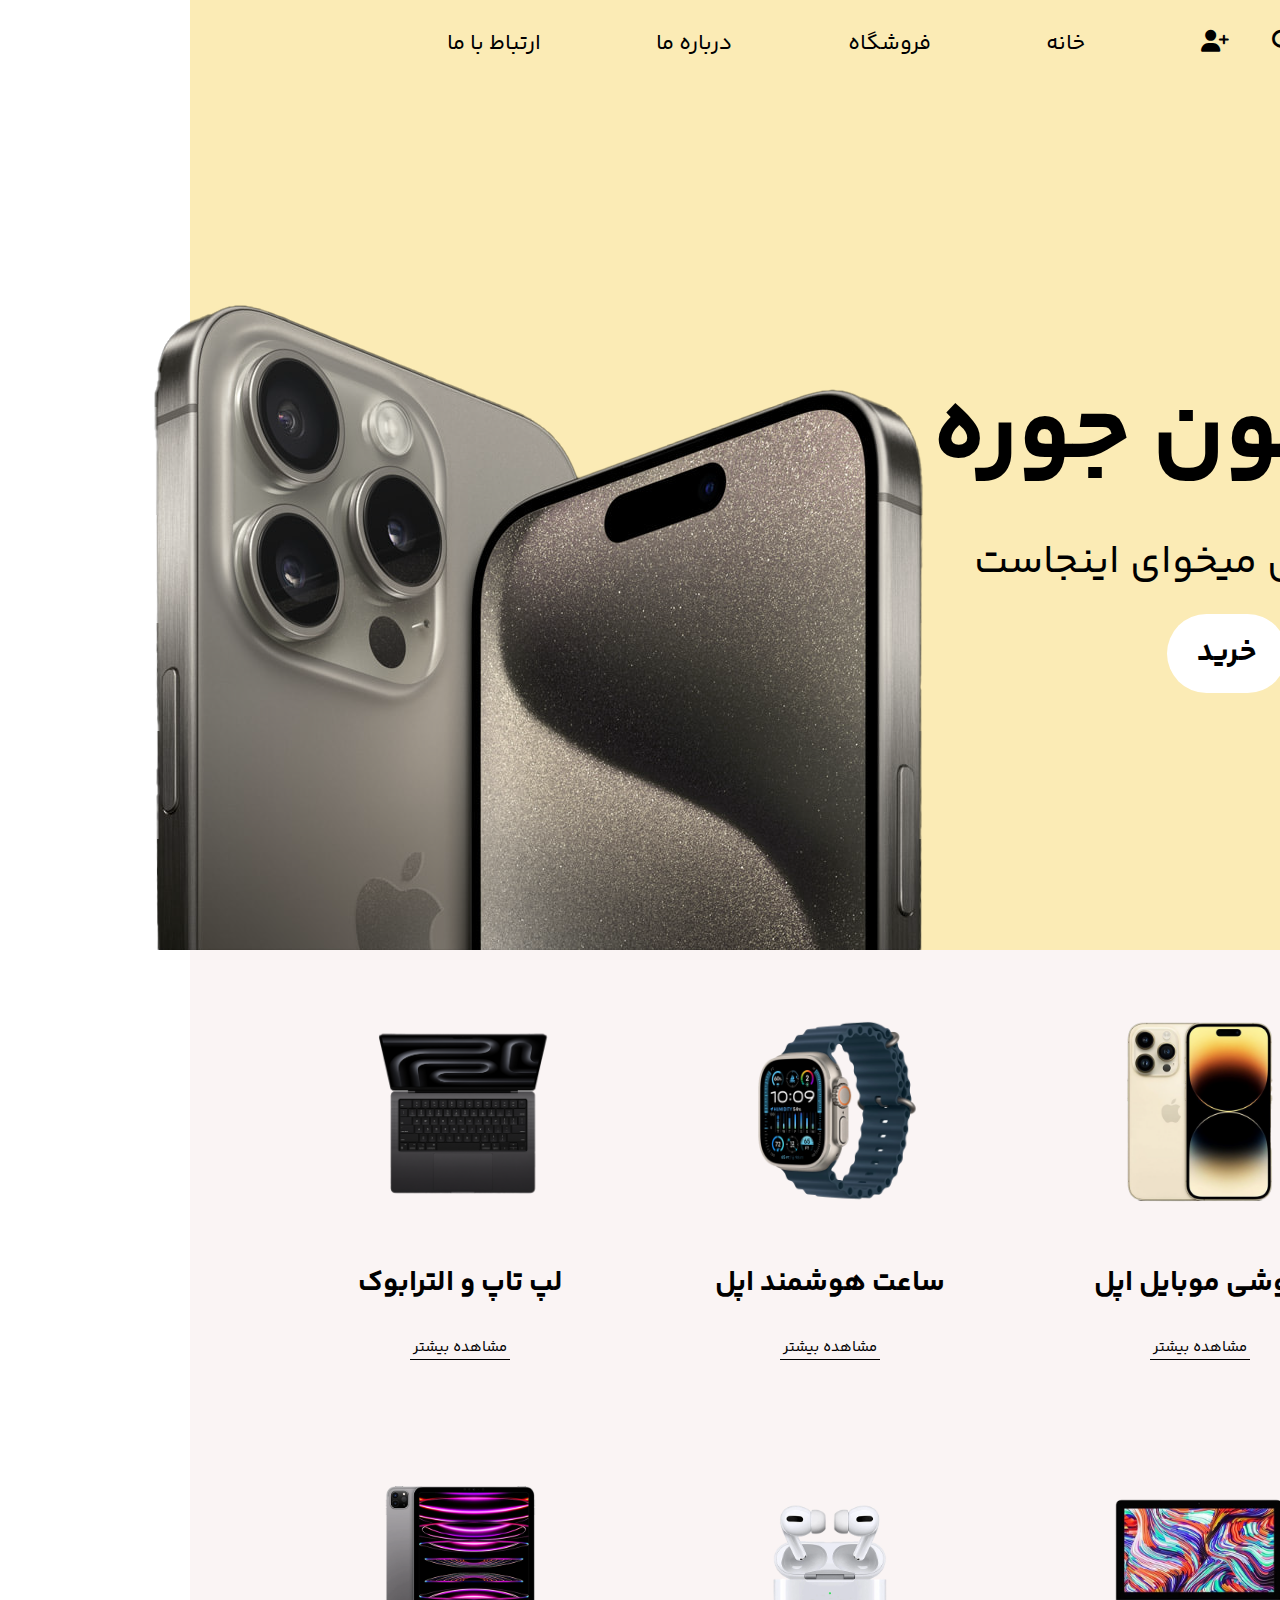
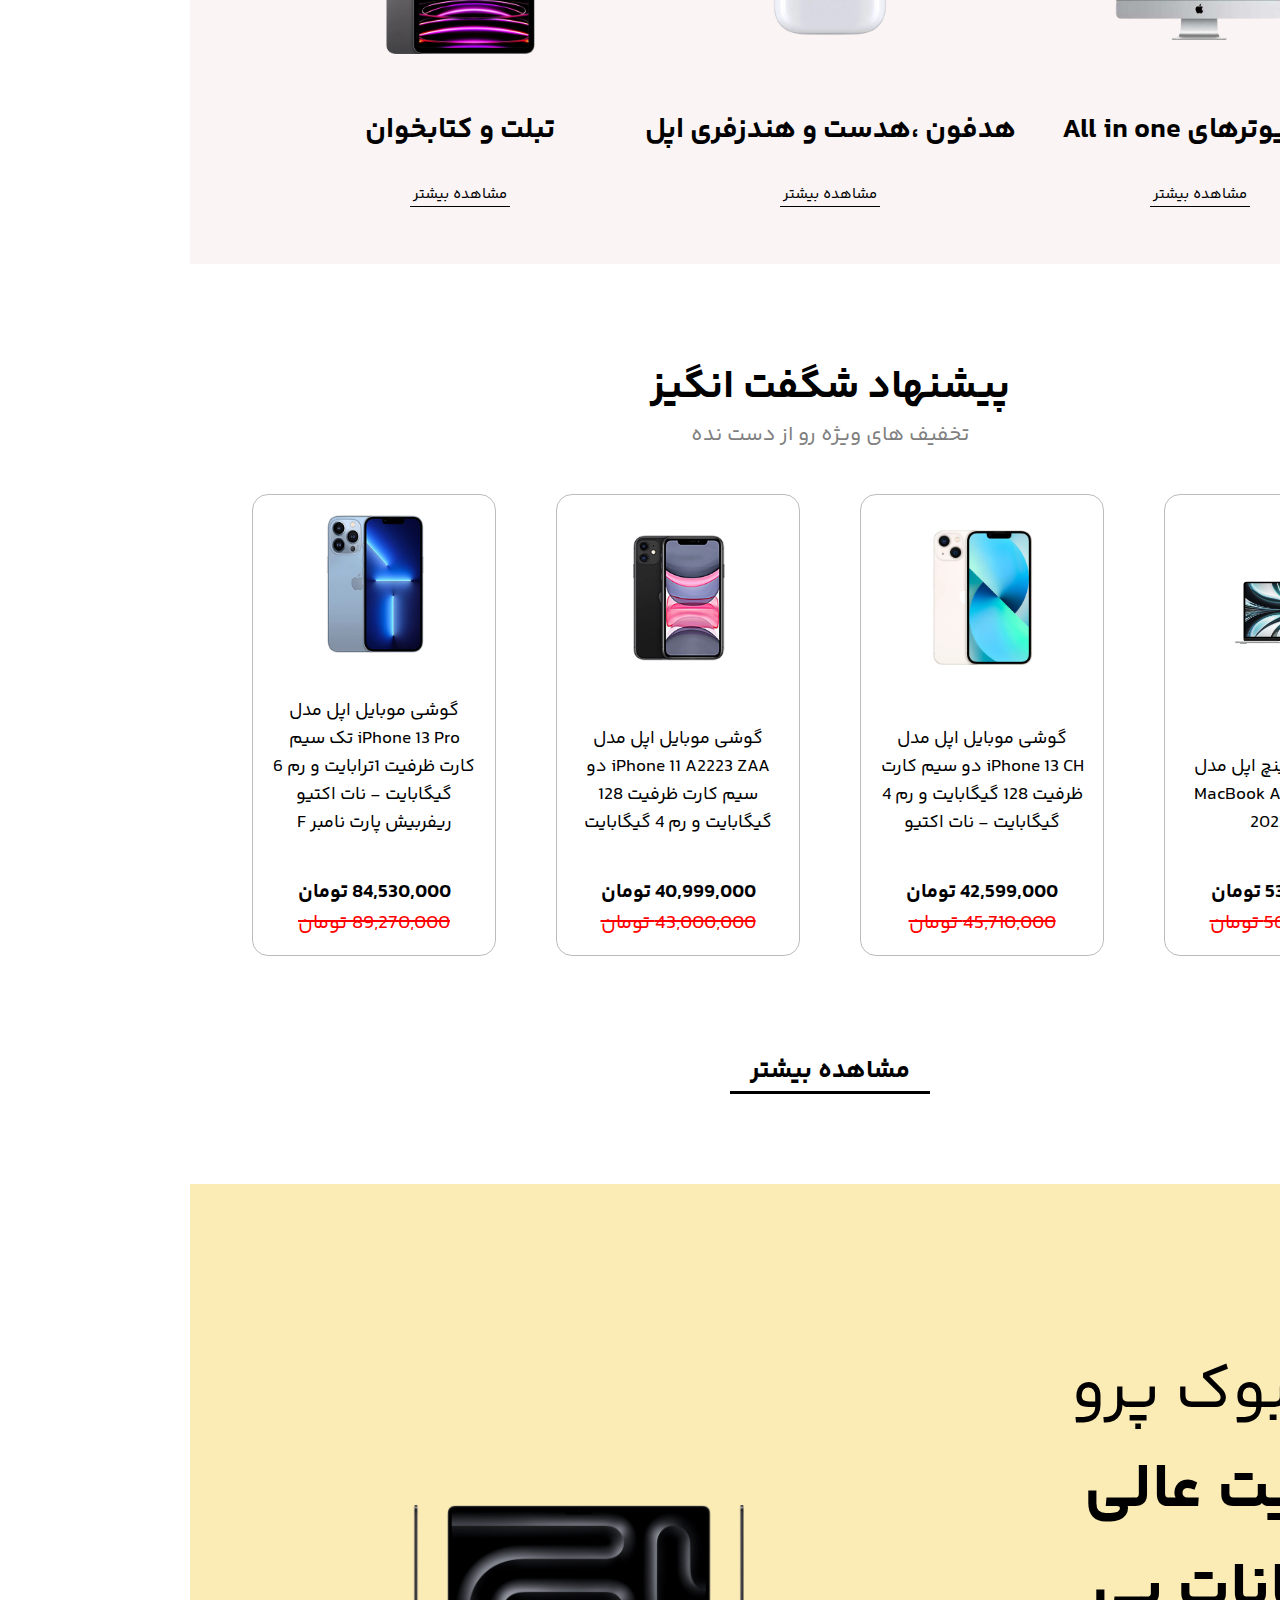
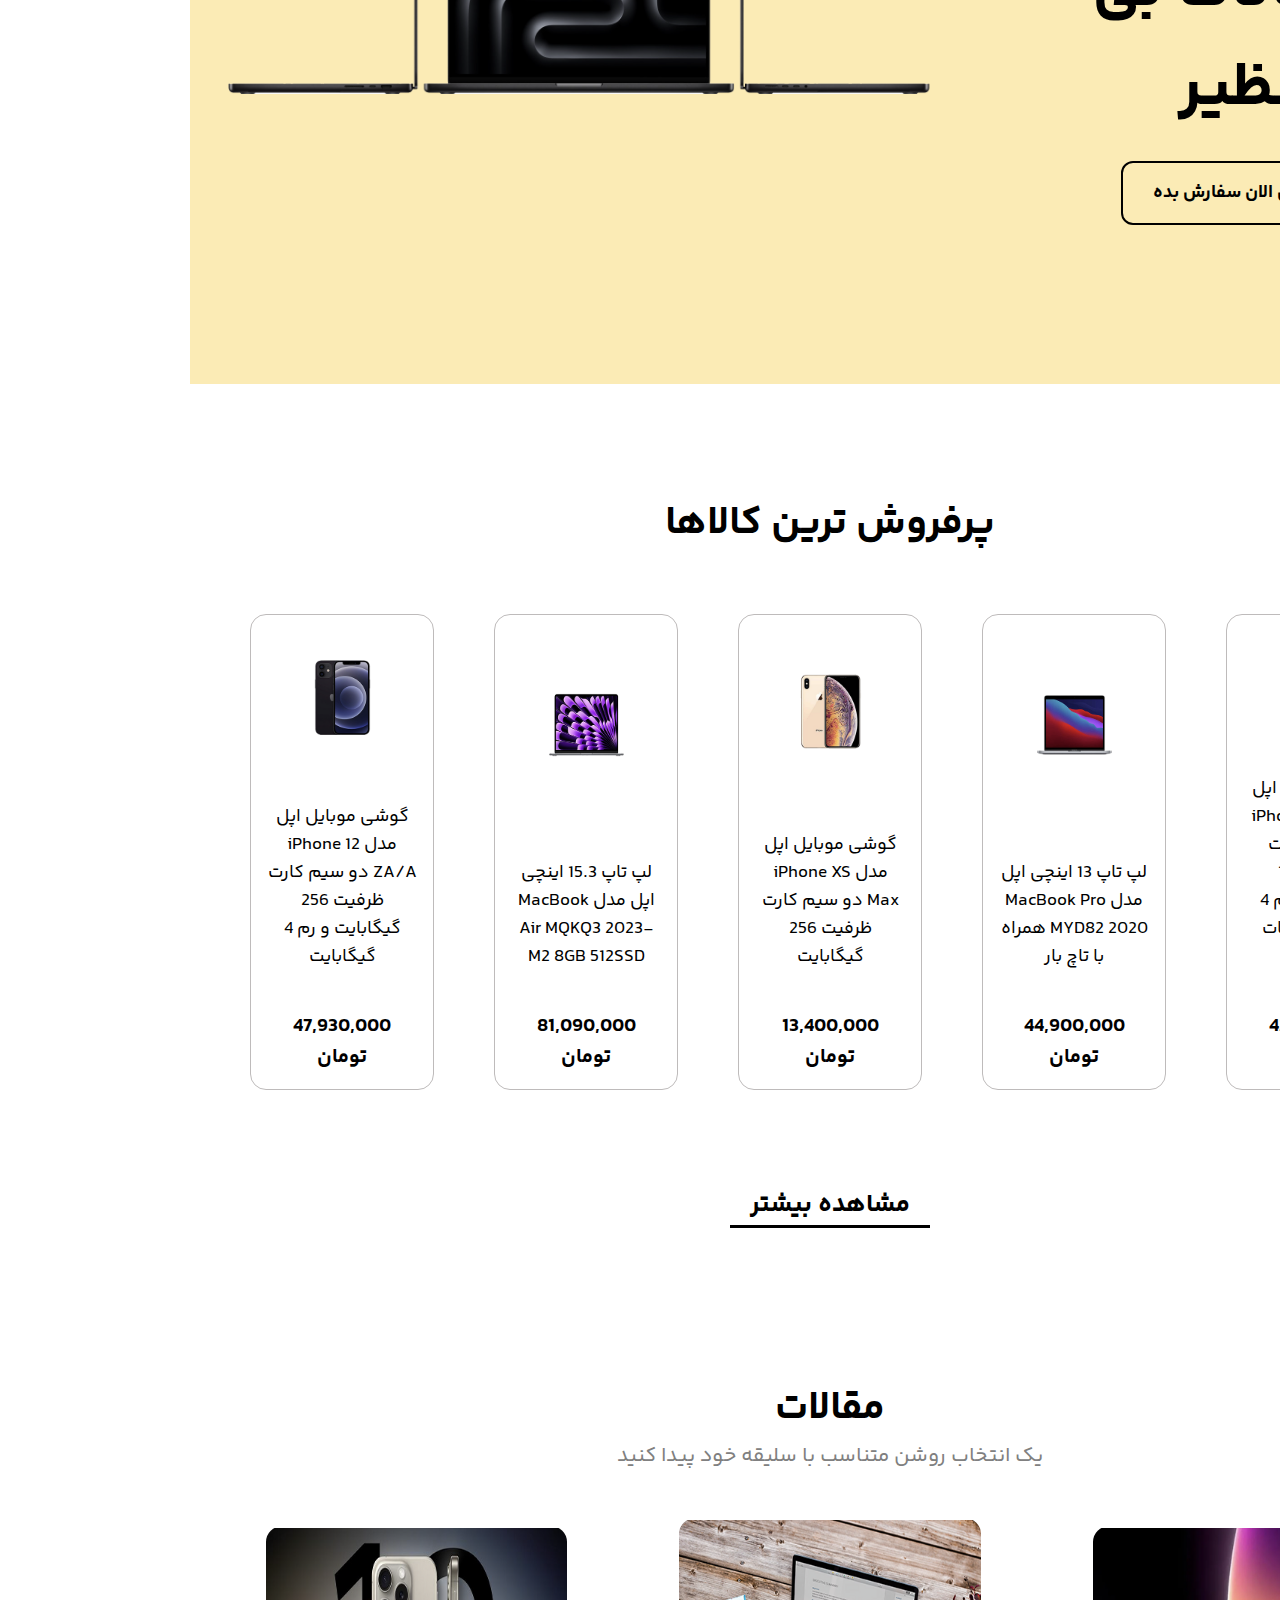
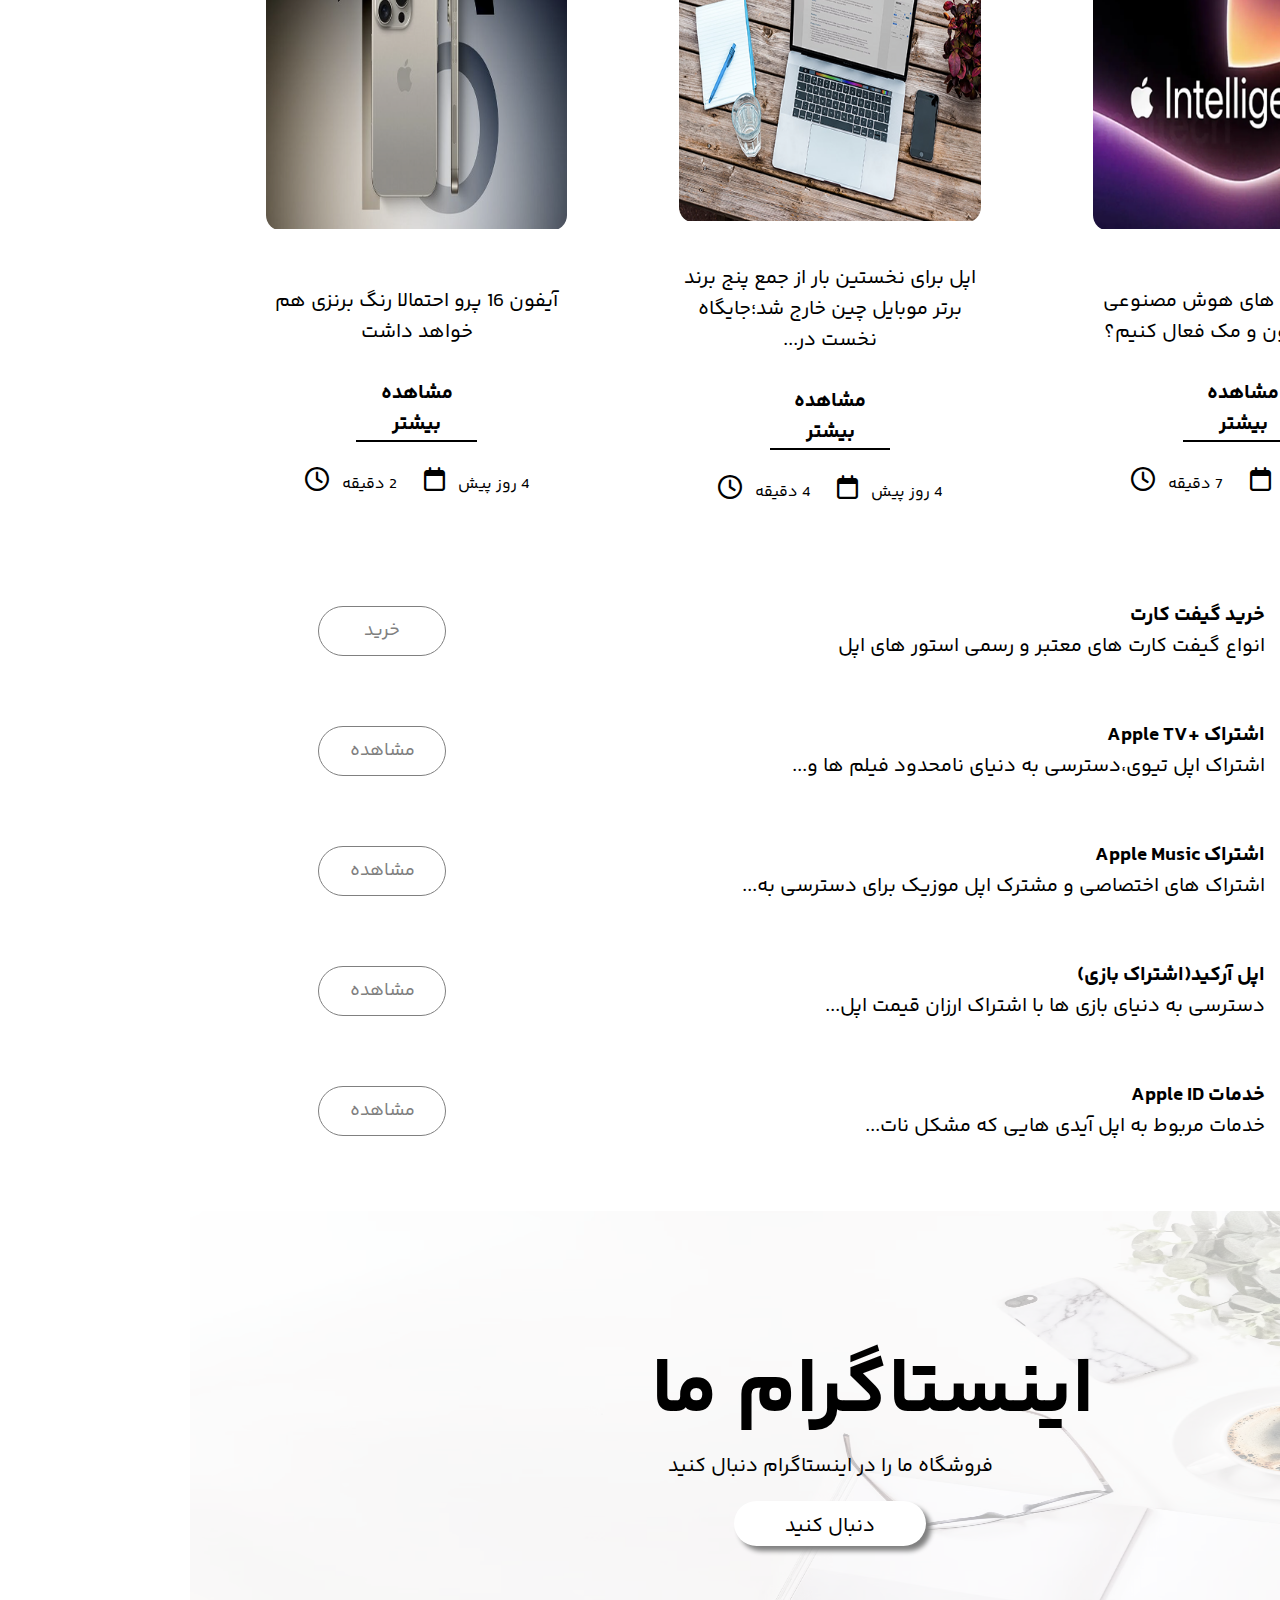
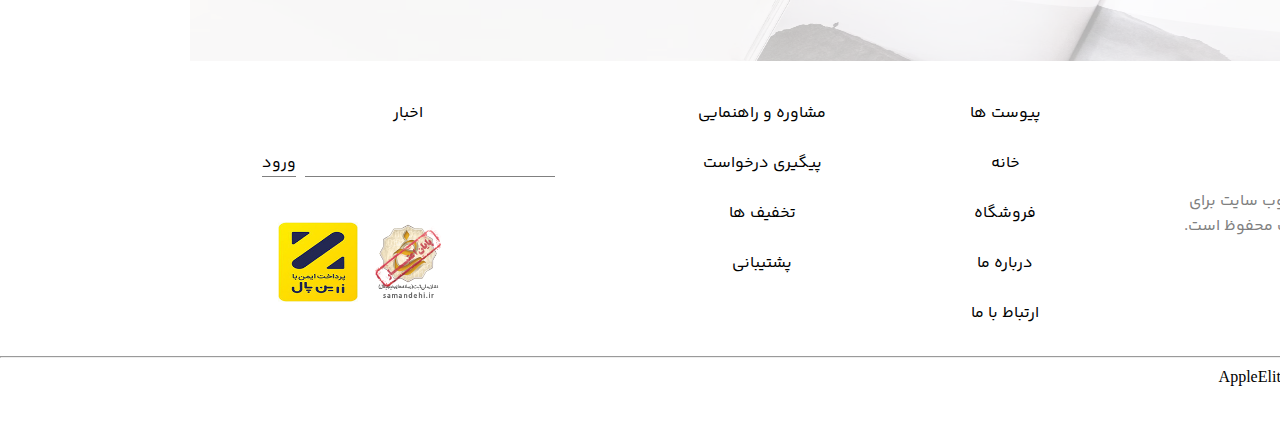
==== commit 63cdf135: "add shop.index" ====
--- a/Project/index.html
+++ b/Project/index.html
@@ -24,7 +24,7 @@
             <span class="navar">خانه</span>
             <span class="navar">فروشگاه</span>
             <span class="navar">درباره ما</span>
-            <span class="navar">ارتباط با ما</span>
+            <span class="navar"><a id="contact" href="contact.html">ارتباط با ما</a></span>
         </div>
     </header>
 
@@ -136,7 +136,7 @@
                 <div>
                     <p class="bold-font-price">40,999,000 تومان</p>
                     <del class="takhfif">
-                        <>43,000,000 تPic
+                        <p>43,000,000 تومان</p>
                     </del>
                 </div>
             </div>
@@ -366,7 +366,7 @@
             <p class="footer-2-2">خانه</p>
             <p class="footer-2-3">فروشگاه</p>
             <p class="footer-2-4">درباره ما</p>
-            <p class="footer-2-5">ارتباط با ما</p>
+            <p class="footer-2-5"><a id="contact-footer" href="contact.html">ارتباط با ما</a></p>
         </div>
         <div class="footer-3">
             <p class="footer-3-1">مشاوره و راهنمایی</p>
--- a/Project/style.css
+++ b/Project/style.css
@@ -81,7 +81,14 @@
   color: white;
   cursor: pointer;
 }
-
+#contact{
+  text-decoration: none;
+  color: black;
+}
+#contact:hover{
+  color: white;
+  cursor: pointer
+}
 /* ---------------------------- body ---------------------------- */
 
 body {
@@ -659,6 +666,11 @@
   font-family: yekan-bakh-bold;
 }
 
+#contact-footer{
+  text-decoration: none;
+  color: black;
+}
+
 .footer-3-1:hover {
   font-family: yekan-bakh-bold;
 }
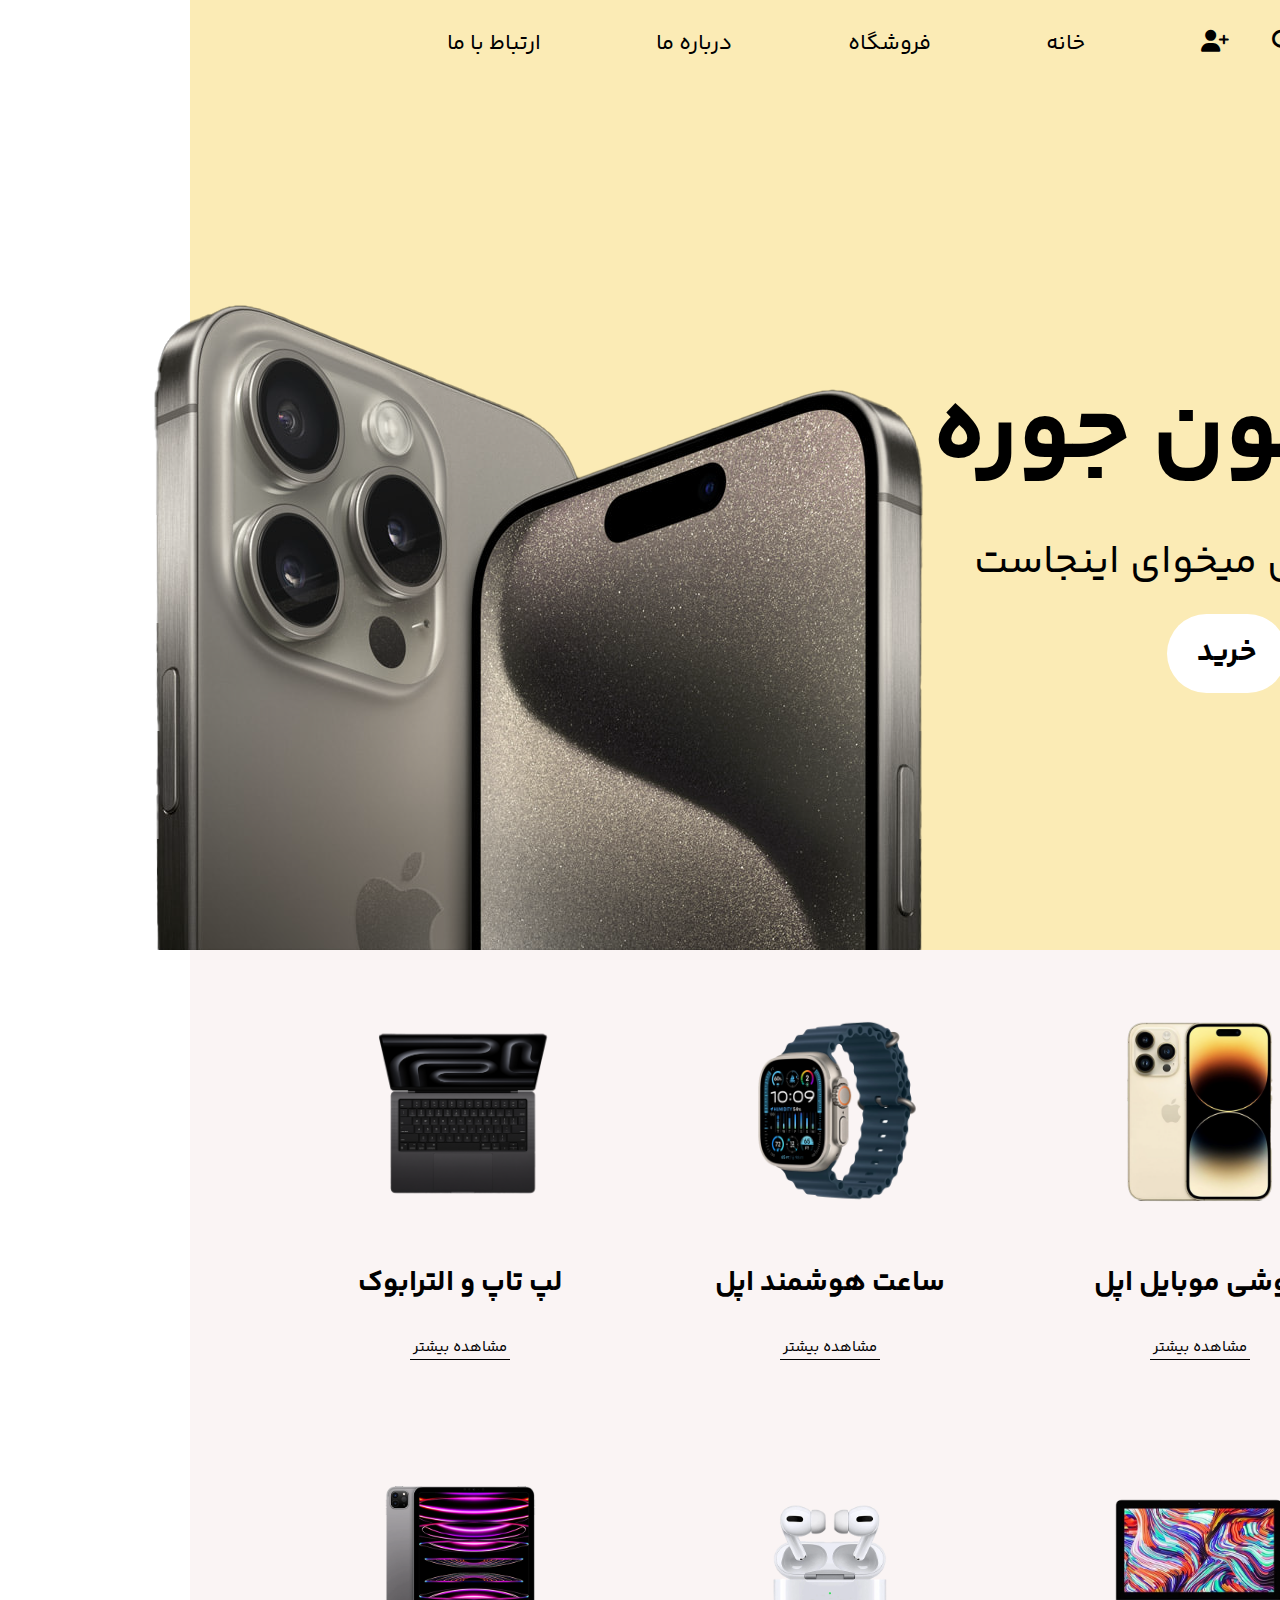
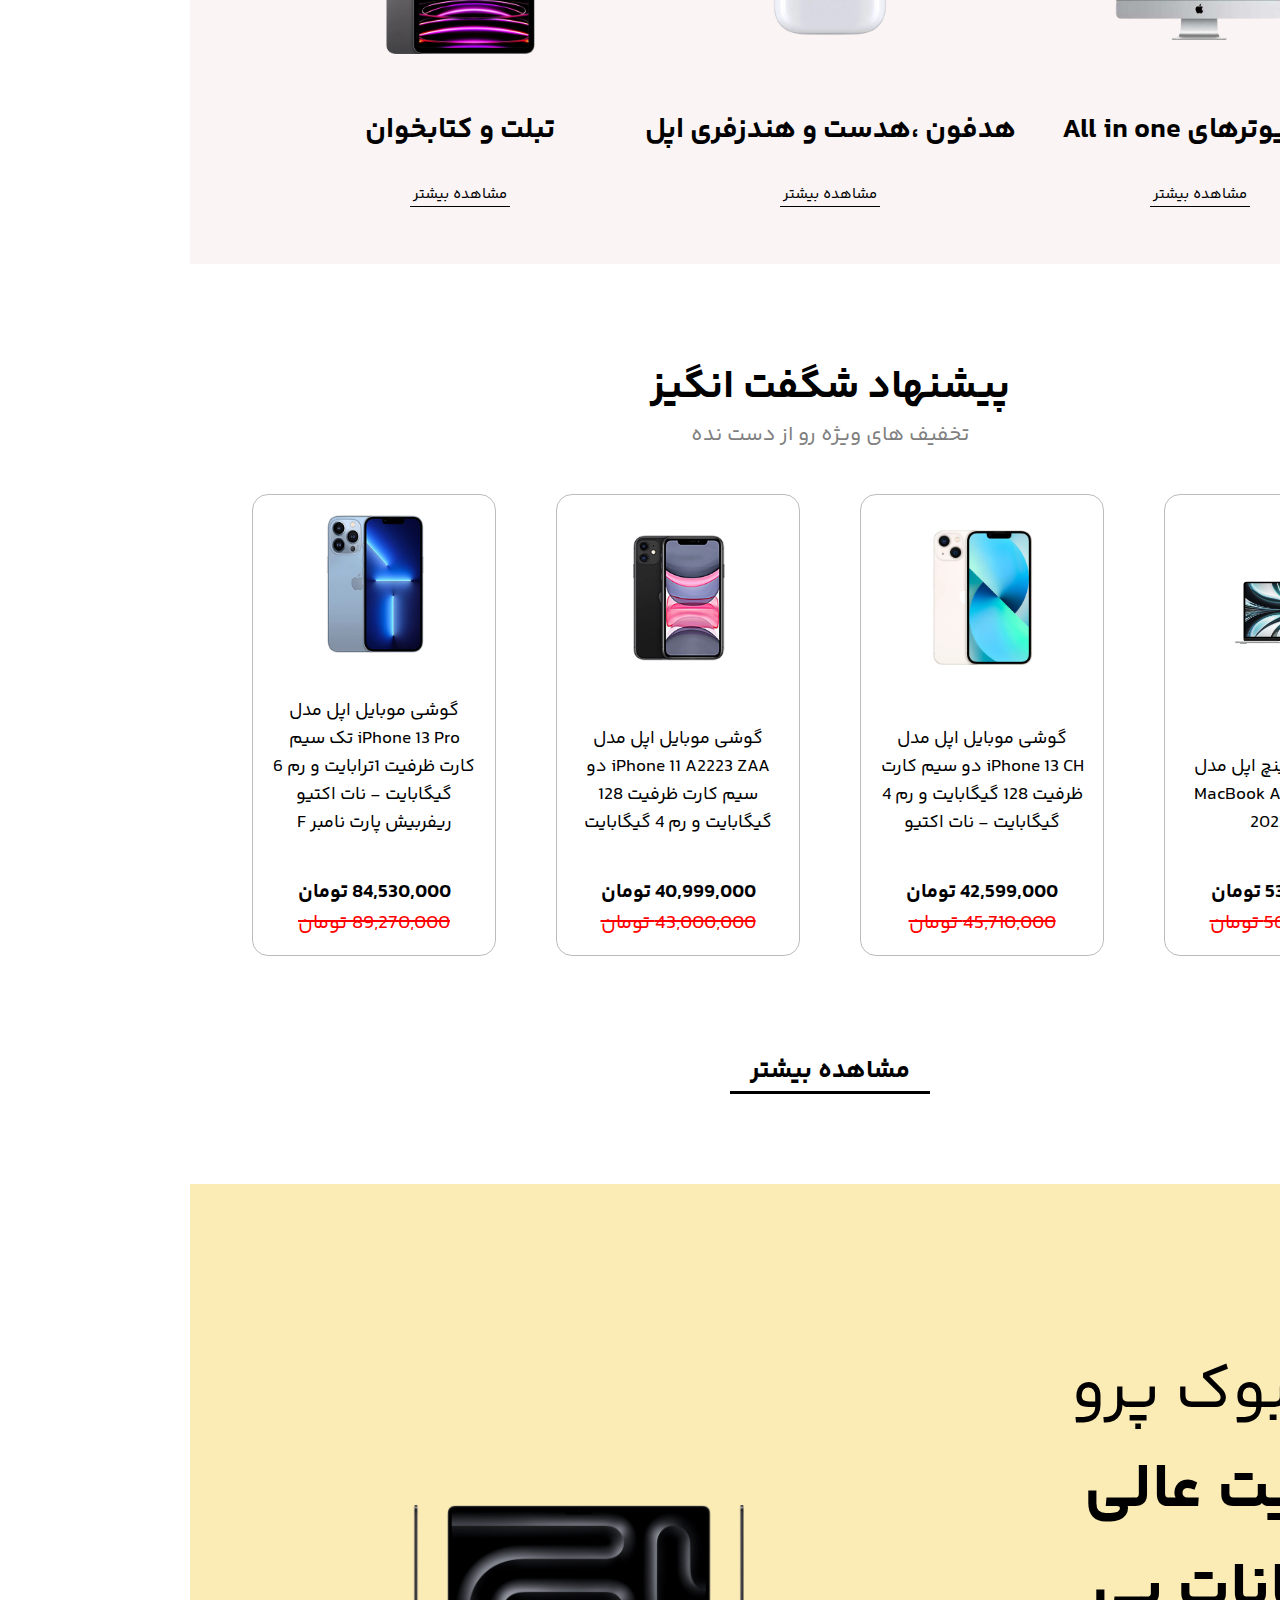
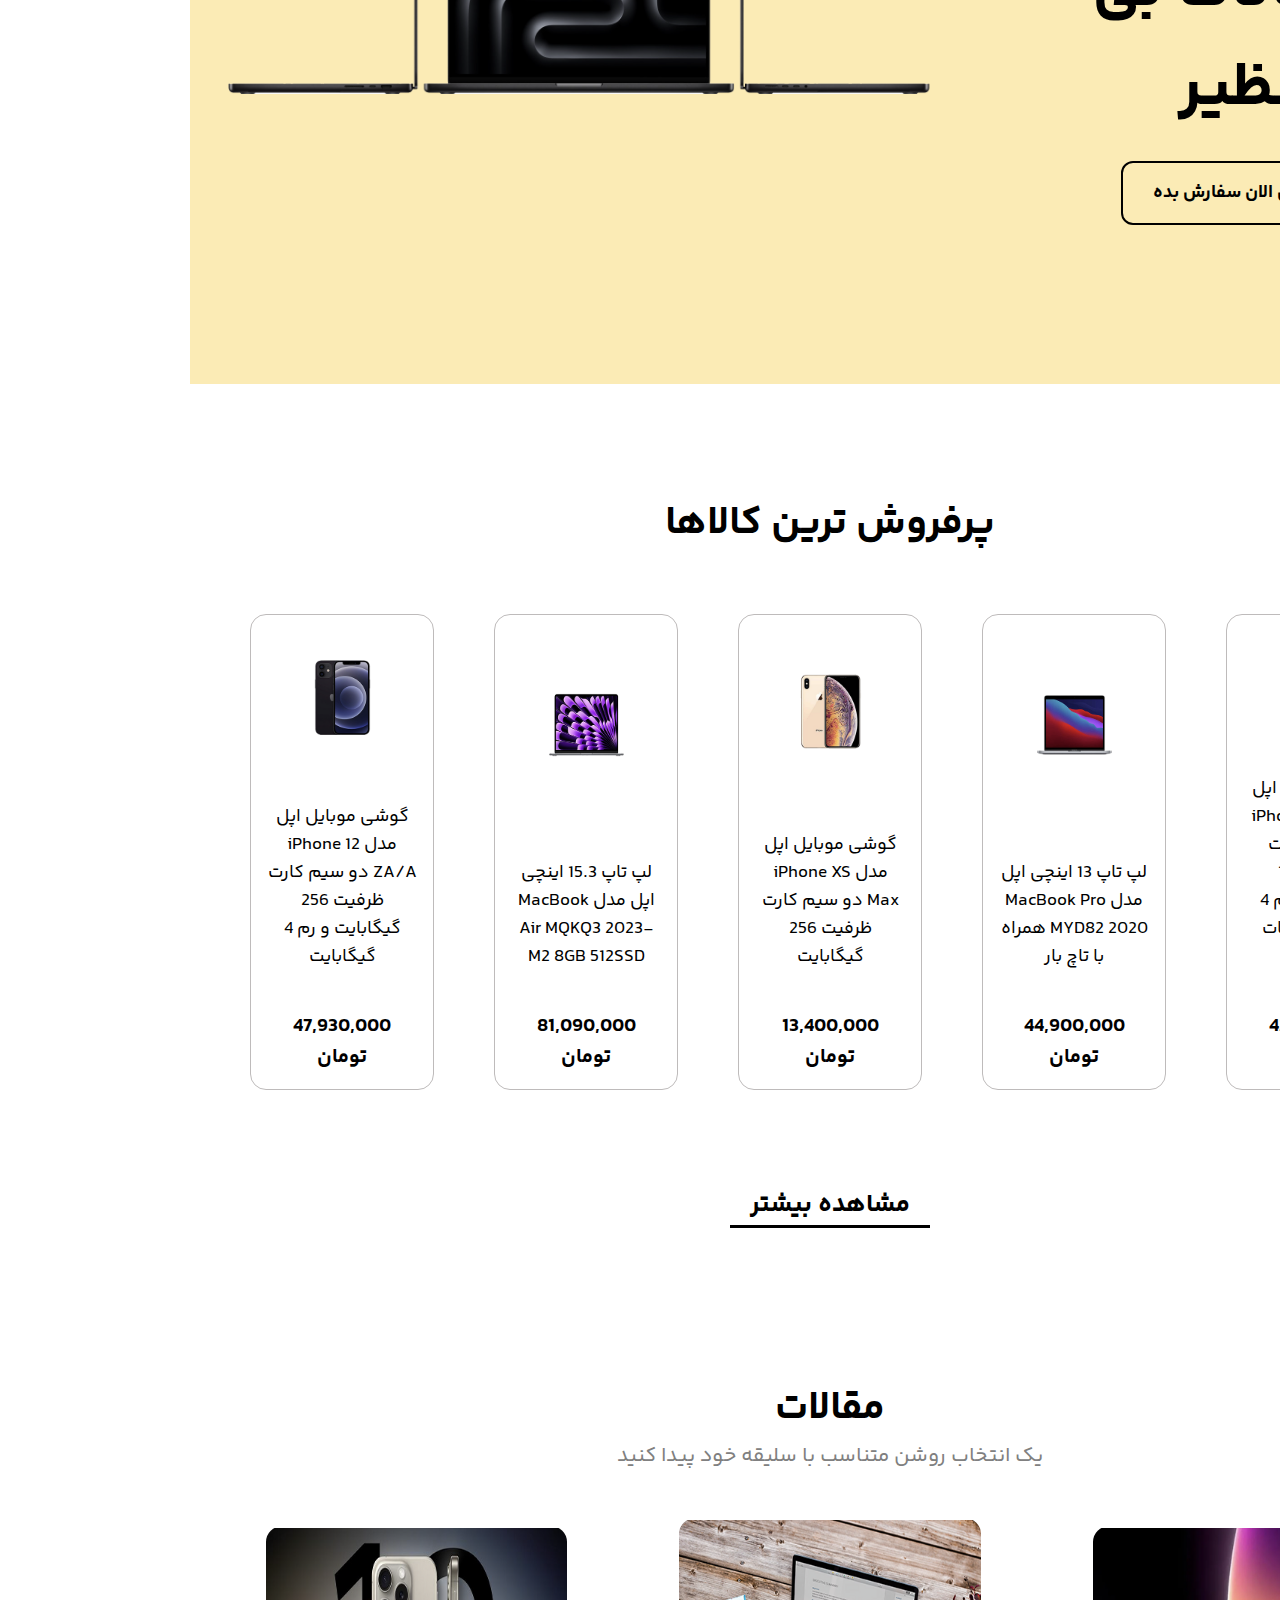
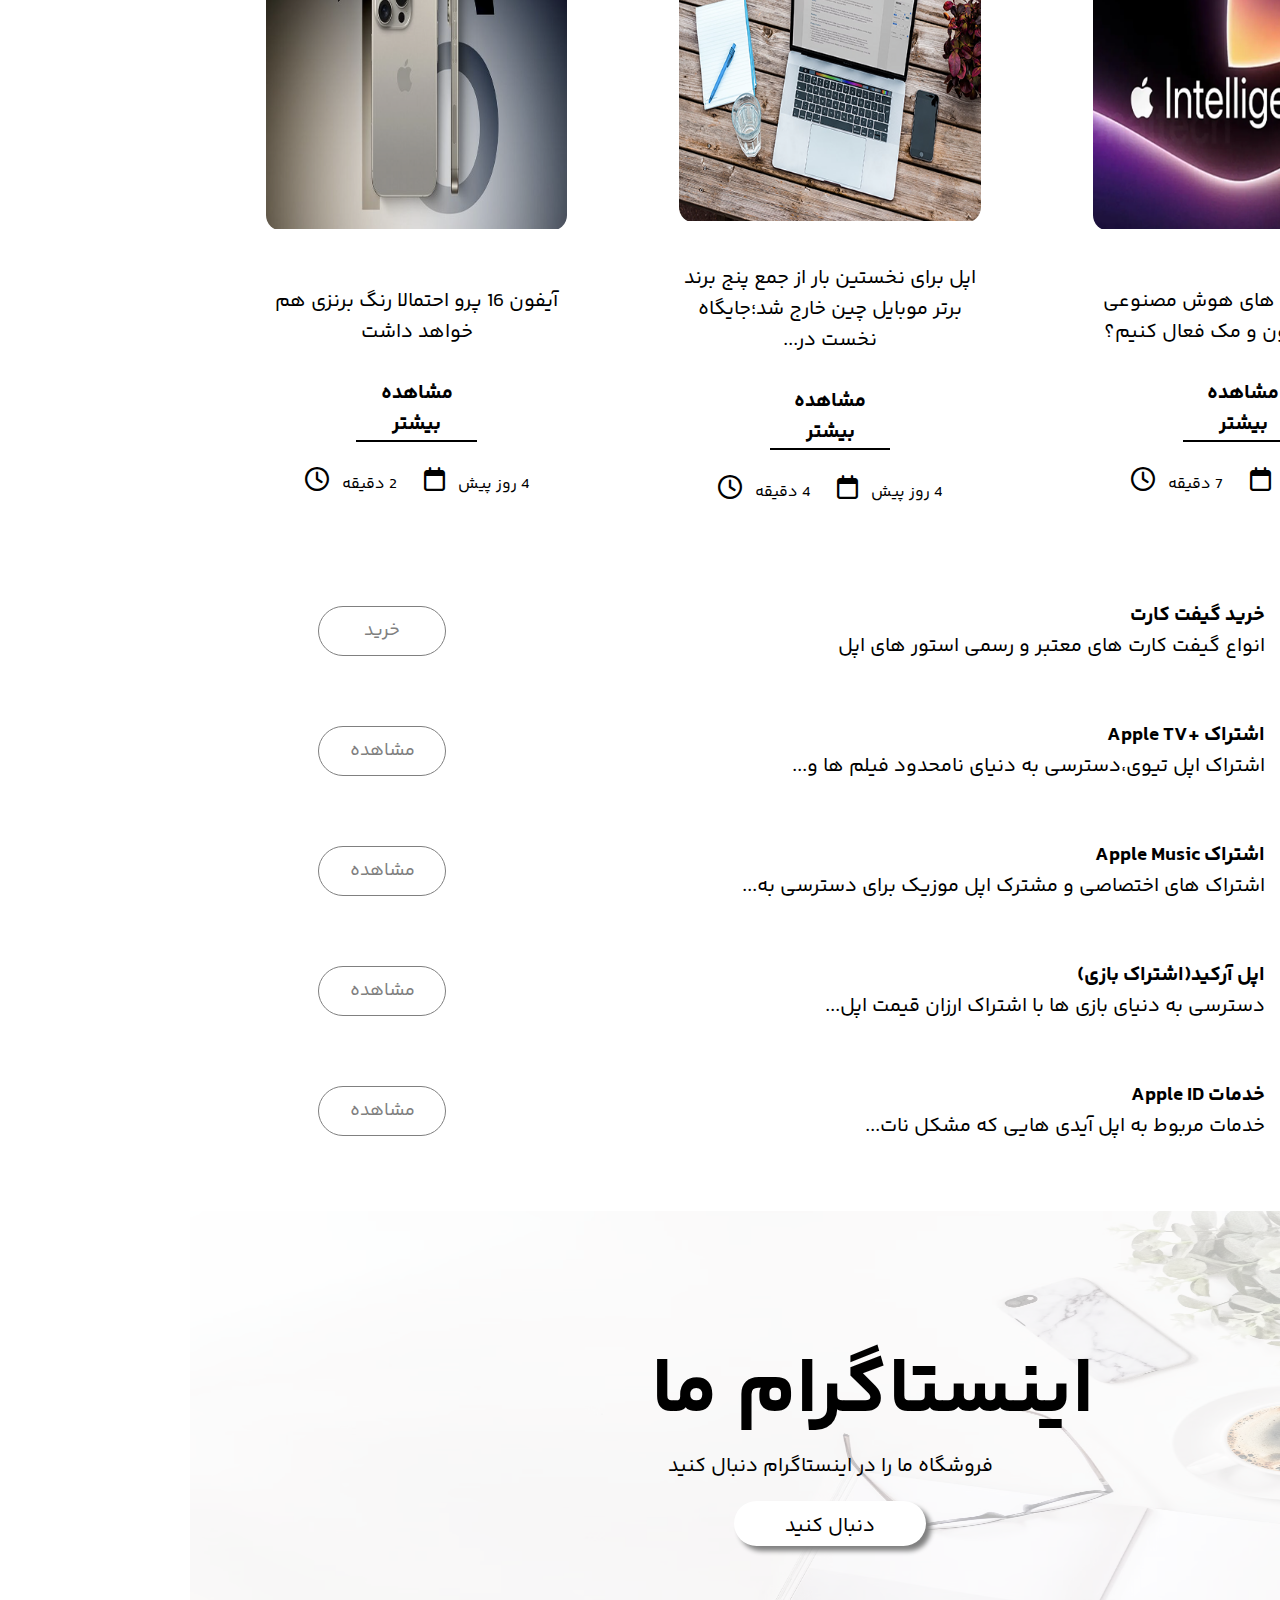
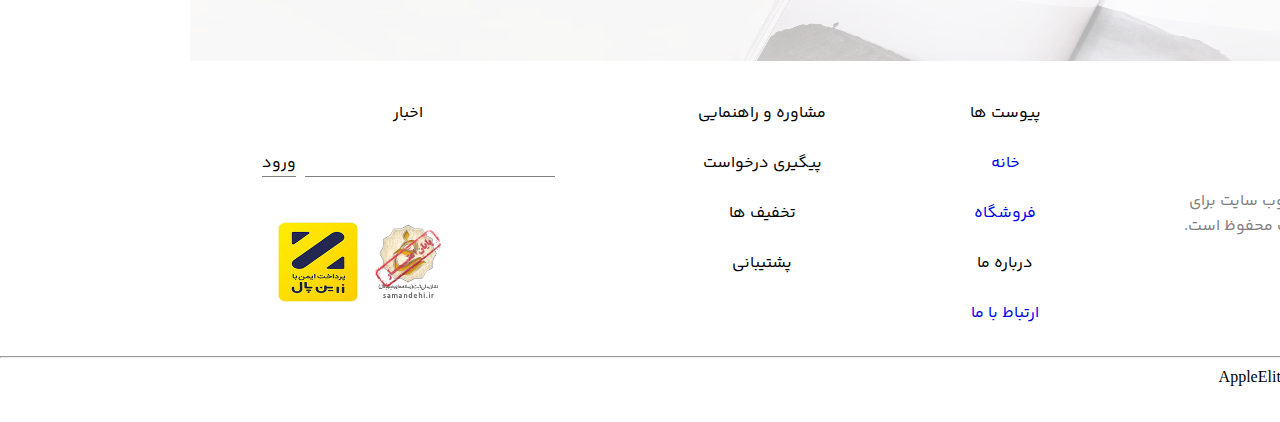
==== commit a52aed3b: "add shop2.html and add link to pages" ====
--- a/Project/index.html
+++ b/Project/index.html
@@ -22,7 +22,7 @@
             <i class="fa-solid fa-user-plus"></i>
             <!-- (((نوار بالای صفحه))) -->
             <span class="navar">خانه</span>
-            <span class="navar">فروشگاه</span>
+            <span class="navar"><a href="shop.html">فروشگاه</a></span>
             <span class="navar">درباره ما</span>
             <span class="navar"><a id="contact" href="contact.html">ارتباط با ما</a></span>
         </div>
@@ -46,7 +46,7 @@
             <div class="iphone-image"><img src="Pic/Homepagepic/iphonehomepage copy.png" alt=""></div>
             <div class="dastebandi-detail">
                 <p class="bold-font">گوشی موبایل اپل</p>
-                <p class="dastebandi-mosh">مشاهده بیشتر</p>
+                <p class="dastebandi-mosh"><a href="shop.html">مشاهده بیشتر</a></p>
                 </u>
             </div>
         </div>
@@ -54,7 +54,7 @@
             <div class="iphone-image"><img src="Pic/Homepagepic/apple watch homepage.png" alt=""></div>
             <div class="dastebandi-detail">
                 <p class="bold-font">ساعت هوشمند اپل</p>
-                <p class="dastebandi-mosh">مشاهده بیشتر</p>
+                <p class="dastebandi-mosh"><a href="shop2.html">مشاهده بیشتر</a></p>
             </div>
         </div>
         <div class="shop-icon">
@@ -363,10 +363,10 @@
         </div>
         <div class="footer-2">
             <p class="footer-2-1">پیوست ها</p>
-            <p class="footer-2-2">خانه</p>
-            <p class="footer-2-3">فروشگاه</p>
+            <p class="footer-2-2"><a href="index.html">خانه</a></p>
+            <p class="footer-2-3"><a href="shop.html">فروشگاه</a></p>
             <p class="footer-2-4">درباره ما</p>
-            <p class="footer-2-5"><a id="contact-footer" href="contact.html">ارتباط با ما</a></p>
+            <p class="footer-2-5"><a href="contact.html">ارتباط با ما</a></p>
         </div>
         <div class="footer-3">
             <p class="footer-3-1">مشاوره و راهنمایی</p>
--- a/Project/style.css
+++ b/Project/style.css
@@ -21,6 +21,10 @@
   max-width: 1800px;
 }
 
+body a{
+  text-decoration: none;
+}
+
 /* ---------------------------- header ---------------------------- */
 
 header {
@@ -78,6 +82,13 @@
 }
 
 .navar:hover {
+  color: white;
+  cursor: pointer;
+}
+.navar a{
+  color: black;
+}
+.navar:hover a{
   color: white;
   cursor: pointer;
 }
@@ -179,7 +190,9 @@
   justify-content: center;
   padding: 50px 24px;
 }
-
+.shop-daste a{
+  color: black;
+}
 .shop-icon {
   width: 30%;
   gap: 24px;
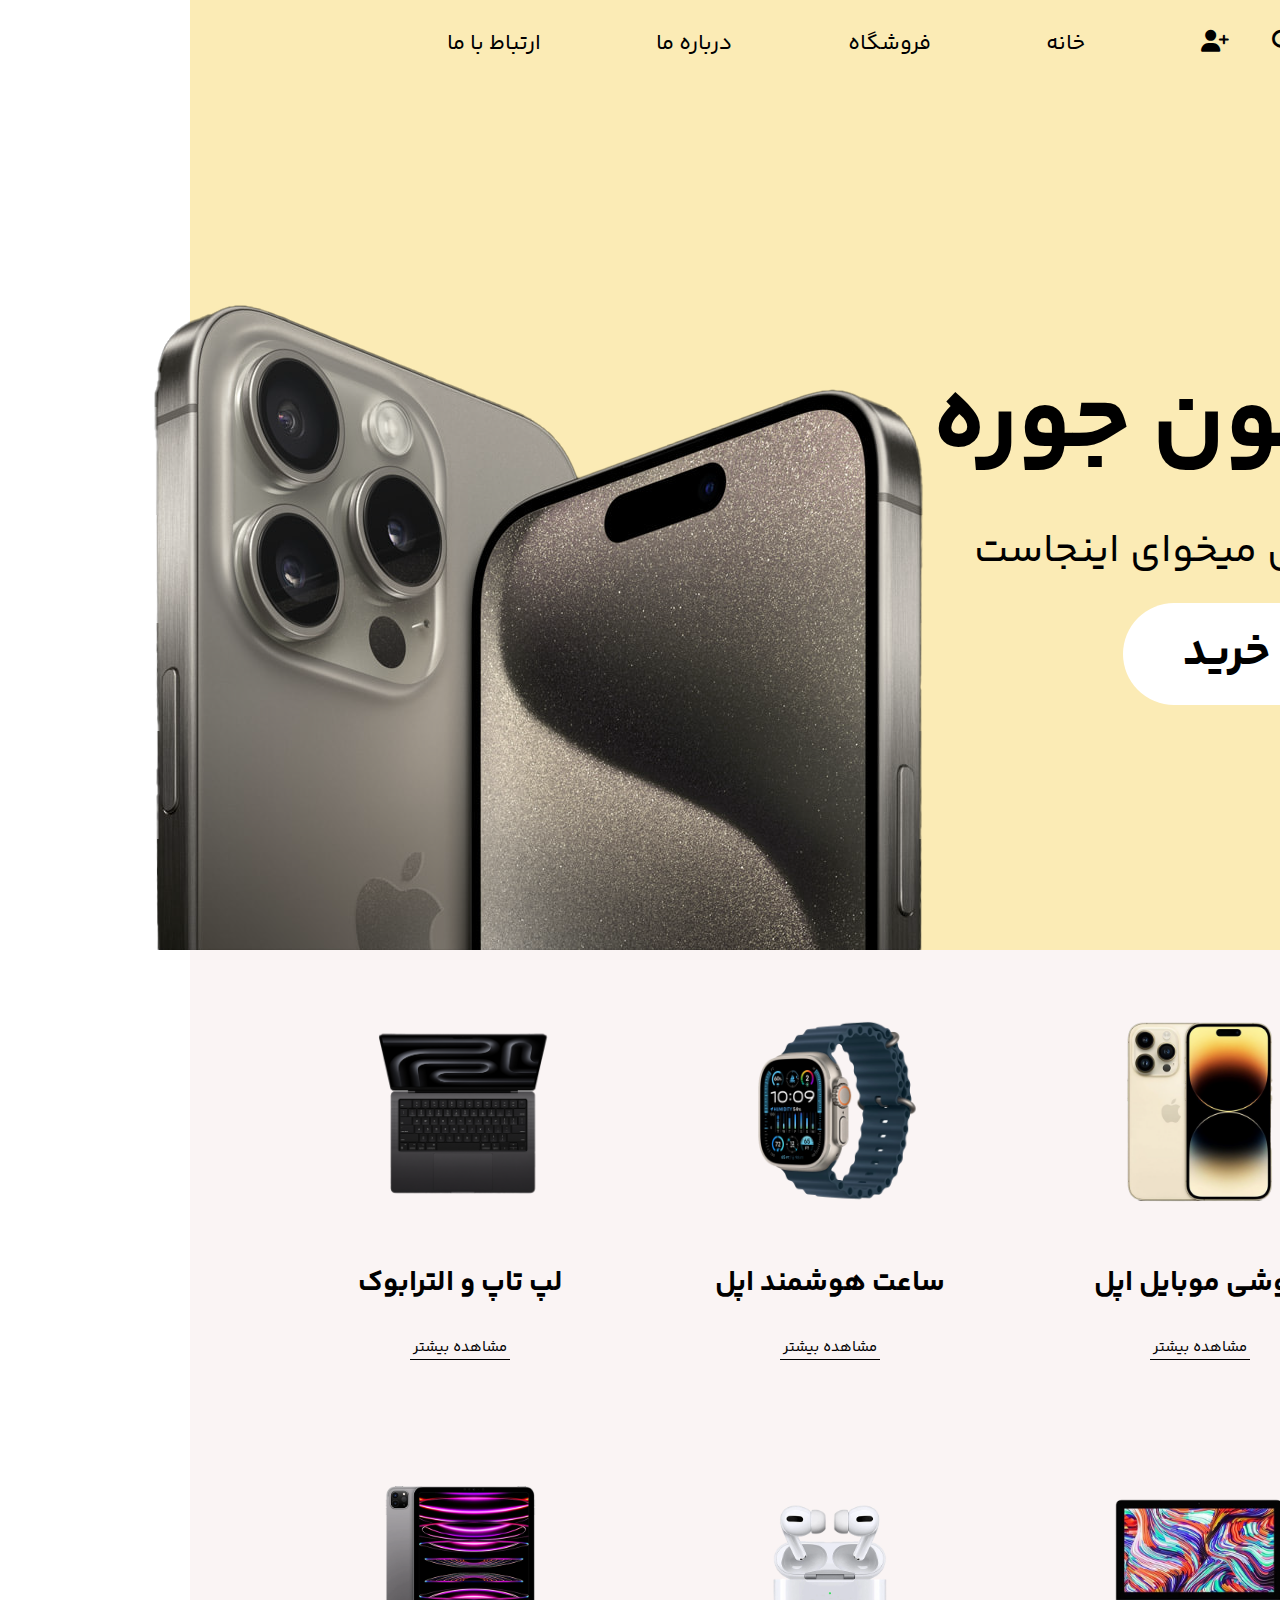
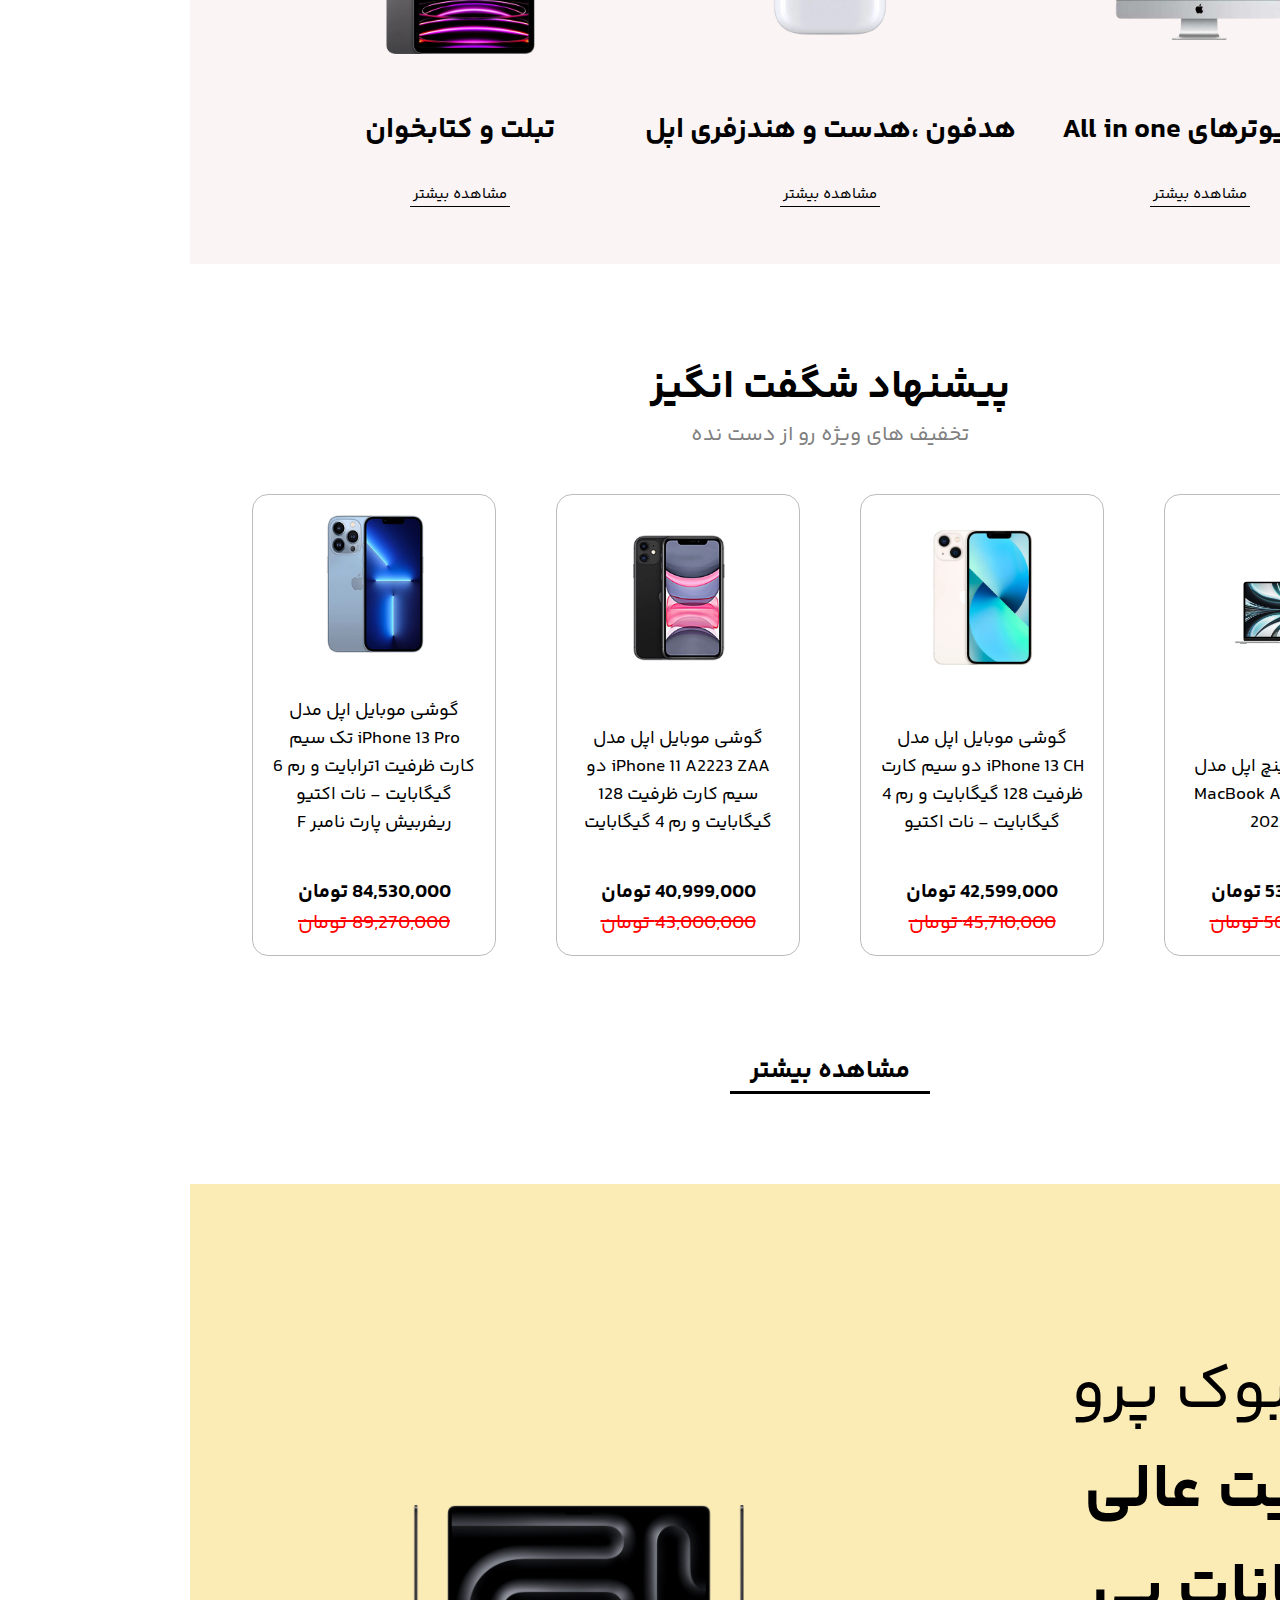
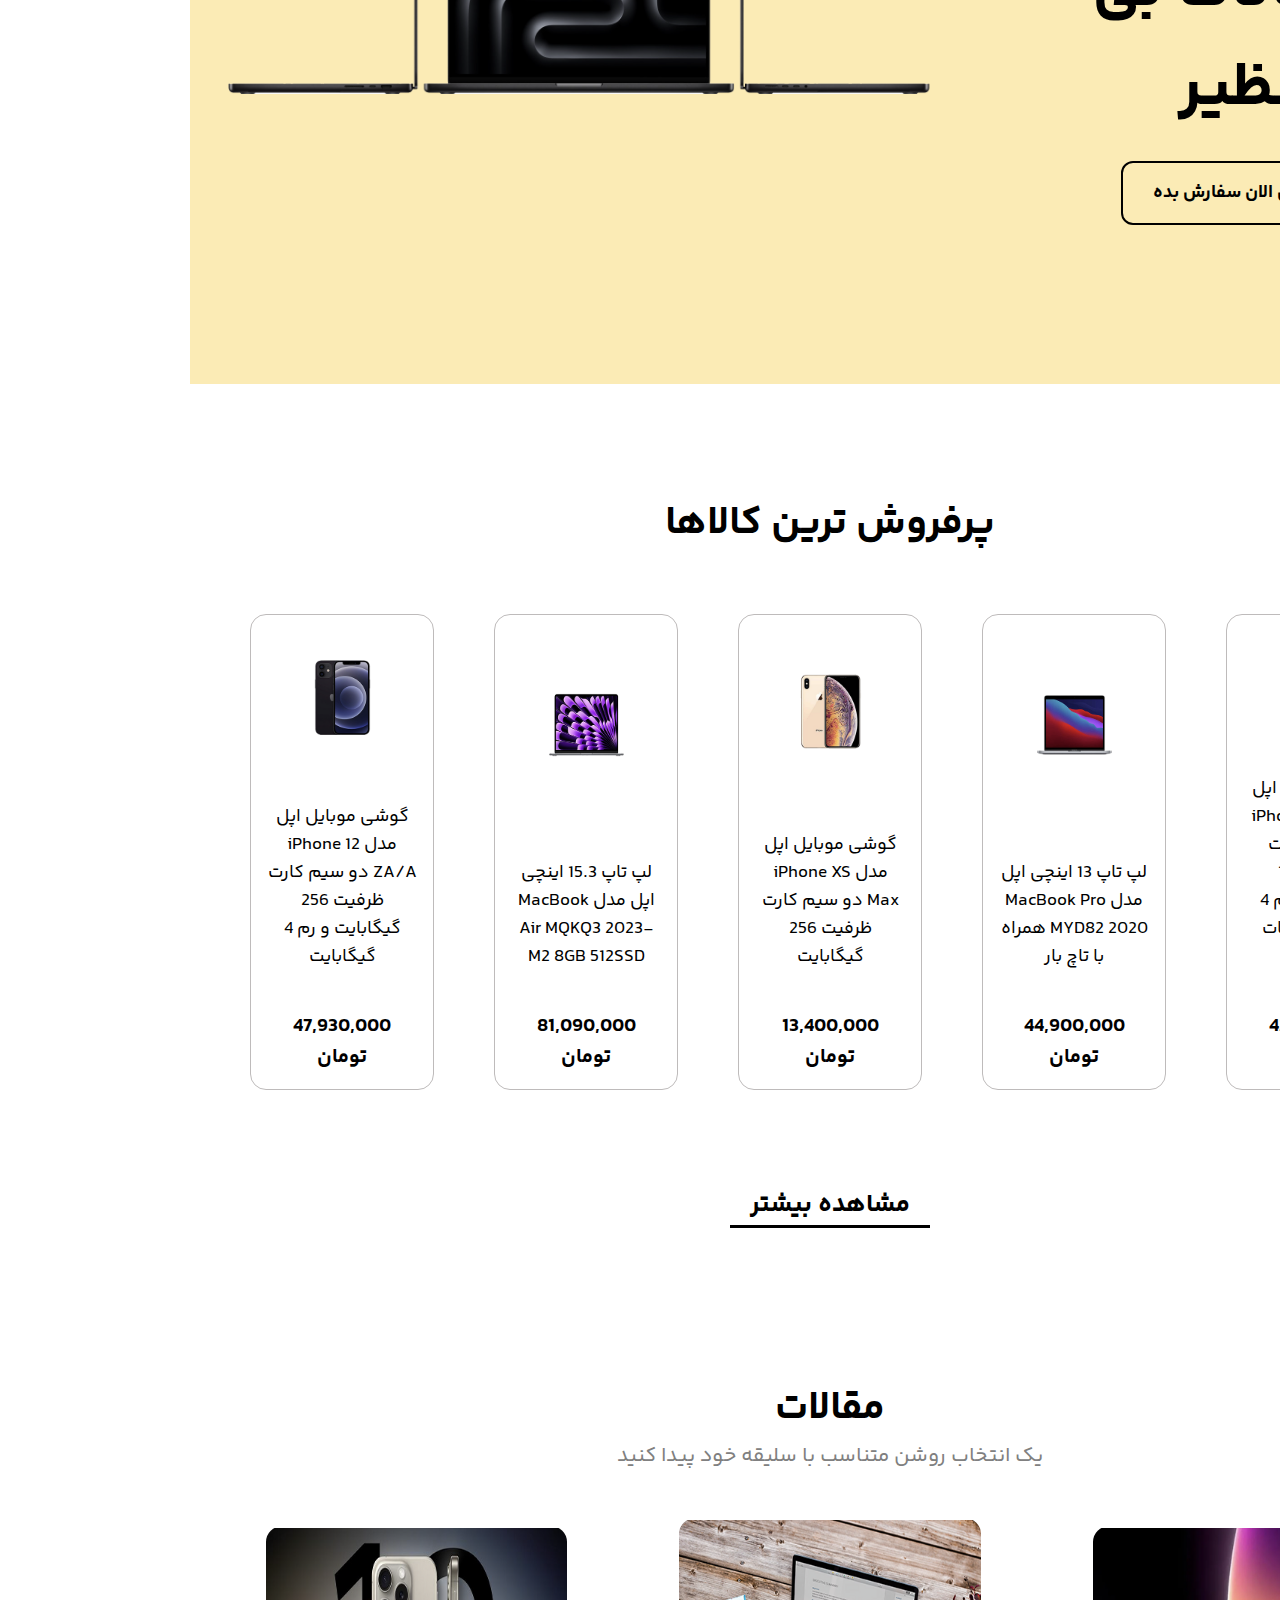
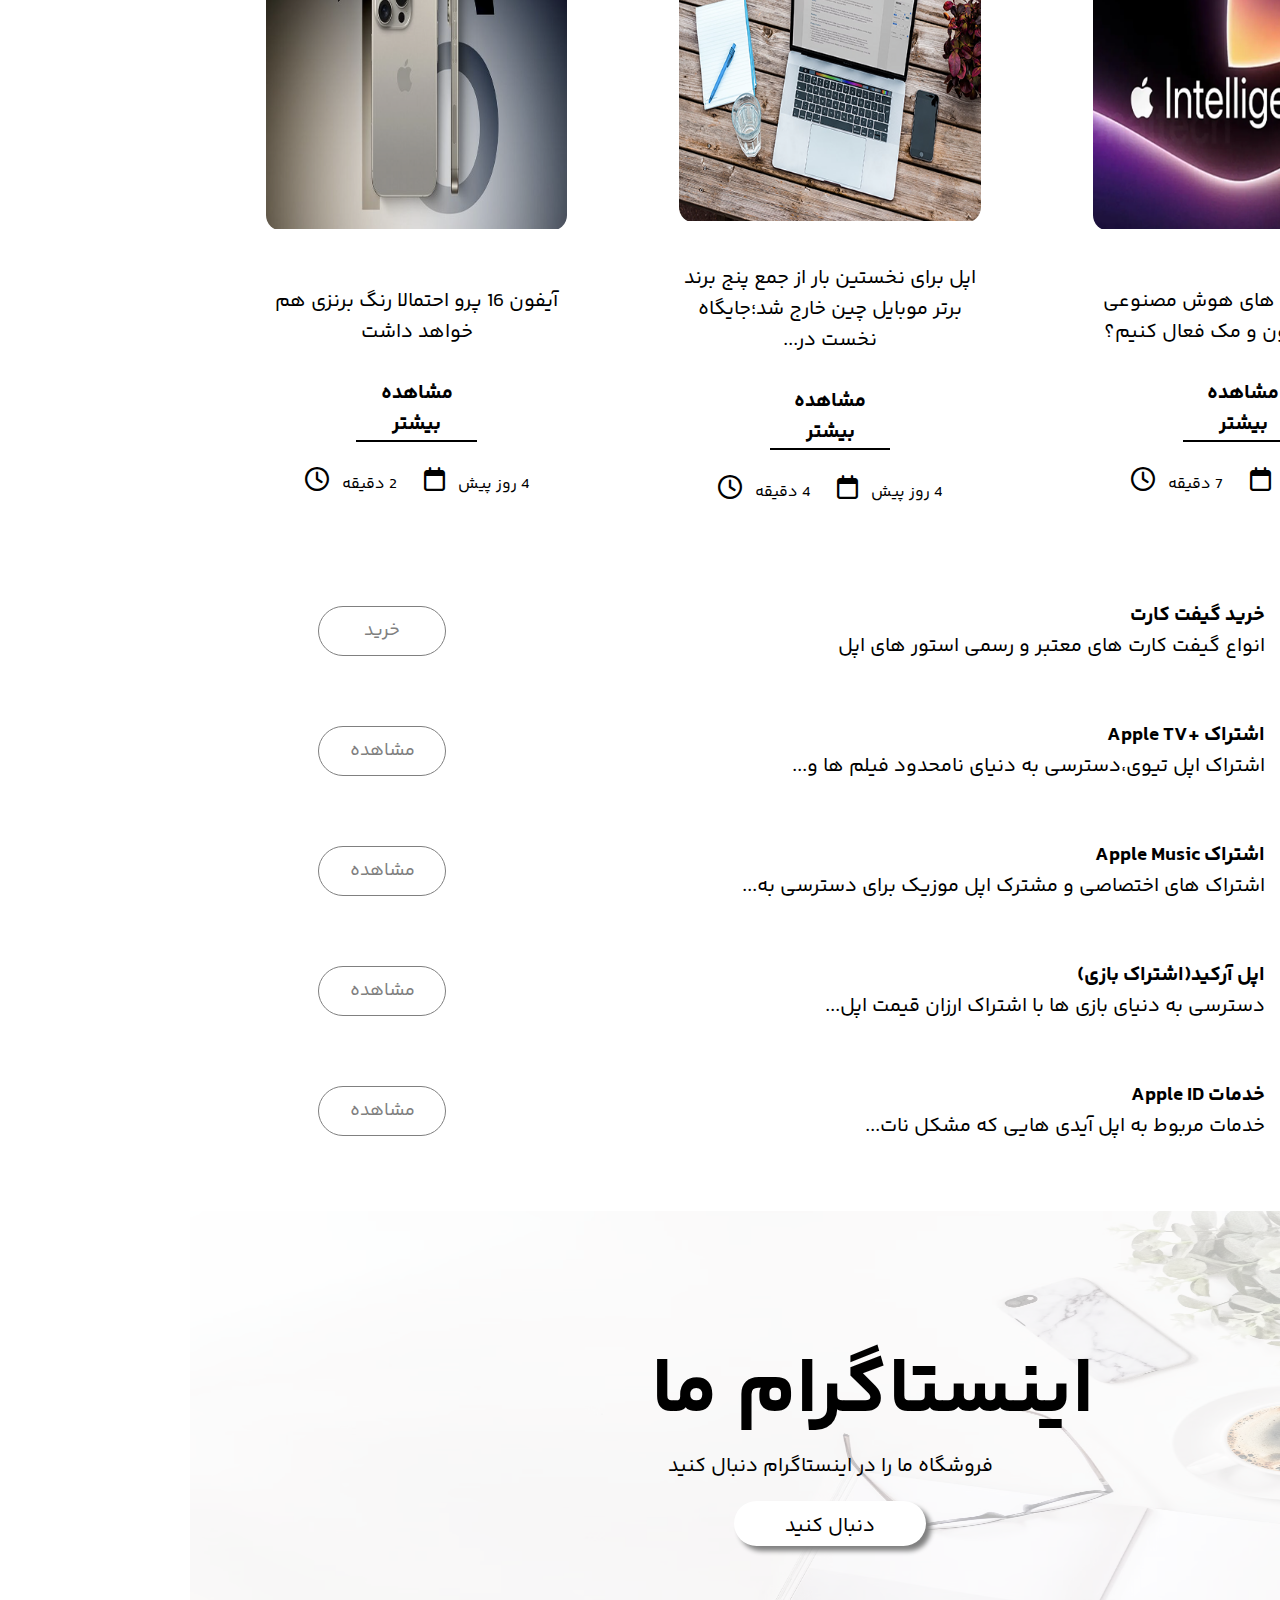
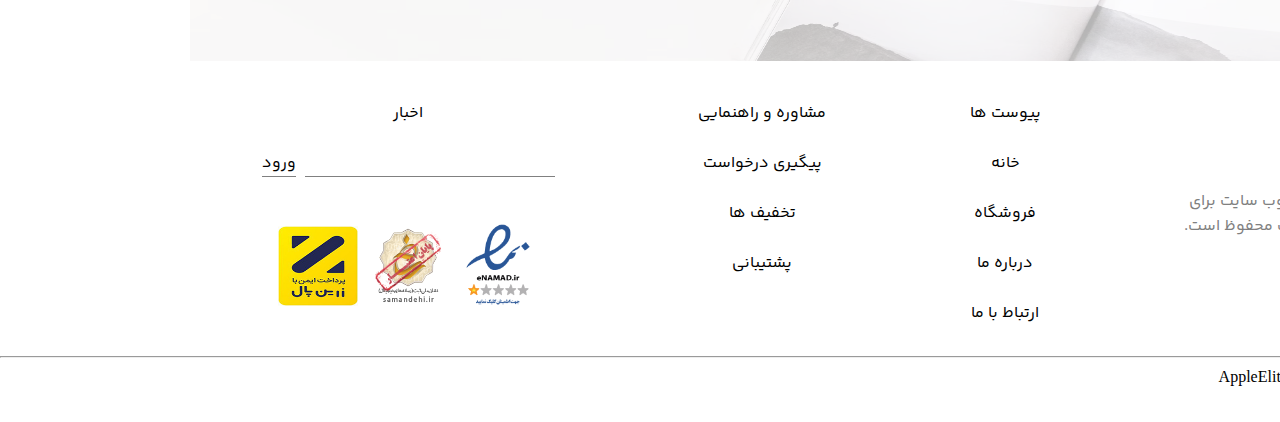
==== commit 01086811: "finish shop and add maqalat but not complete" ====
--- a/Project/index.html
+++ b/Project/index.html
@@ -35,7 +35,7 @@
         <div id="tozih-back">
             <p class="bold-wall">جنسمون جوره</p>
             <p class="thin-wall">هر چی از اپل میخوای اینجاست</p>
-            <button class="button-wall">خرید</button>
+            <button class="button-wall"><a href="shop.html">خرید</a></button>
         </div>
     </div>
 
@@ -61,7 +61,7 @@
             <div class="iphone-image"><img src="Pic/Homepagepic/laptophomepage.png" alt=""></div>
             <div class="dastebandi-detail">
                 <p class="bold-font">لپ تاپ و الترابوک</p>
-                <p class="dastebandi-mosh">مشاهده بیشتر</p>
+                <p class="dastebandi-mosh"><a href="shop3.html">مشاهده بیشتر</a></p>
             </div>
         </div>
     </div>
@@ -70,21 +70,21 @@
             <div class="iphone-image"><img src="Pic/Homepagepic/all in one homepage.png" alt=""></div>
             <div class="dastebandi-detail">
                 <p class="bold-font">کامپیوترهای All in one</p>
-                <p class="dastebandi-mosh">مشاهده بیشتر</p>
+                <p class="dastebandi-mosh"><a href="shop5.html">مشاهده بیشتر</a></p>
             </div>
         </div>
         <div class="shop-icon">
             <div class="iphone-image"><img src="Pic/Homepagepic/airpodhomeage.png" alt=""></div>
             <div class="dastebandi-detail">
                 <p class="bold-font">هدفون ،هدست و هندزفری اپل</p>
-                <p class="dastebandi-mosh">مشاهده بیشتر</p>
+                <p class="dastebandi-mosh"><a href="shop5.html">مشاهده بیشتر</a></p>
             </div>
         </div>
         <div class="shop-icon">
             <div class="iphone-image"><img src="Pic/Homepagepic/tablet homepage.png" alt=""></div>
             <div class="dastebandi-detail">
                 <p class="bold-font">تبلت و کتابخوان</p>
-                <p class="dastebandi-mosh">مشاهده بیشتر</p>
+                <p class="dastebandi-mosh"><a href="shop4.html">مشاهده بیشتر</a></p>
             </div>
         </div>
     </div>
@@ -172,7 +172,7 @@
         <div class="text-banner">
             <p class="text-mac">مک بوک پرو</p>
             <p class="text-shoar">کیفیت عالی <br>امکانات بی نظیر</p>
-            <button class="button-banner">همین الان سفارش بده</button>
+            <button class="button-banner"><a href="shop3.html">همین الان سفارش بده</a></button>
         </div>
     </div>
 
@@ -380,7 +380,7 @@
             </div>
             <div class="email-box"><input type="email" name="" id="">&nbsp;&nbsp;&nbsp;<span
                     class="enter-footer">ورود</span></div>
-            <div class="img-footer"><img src="Homepage/Homepagepic/etemad.png" alt=""><img
+            <div class="img-footer"><img src="Pic/Homepagepic/etemad.png" alt=""><img
                     src="Pic/Homepagepic/etebar.png" alt=""><img src="Pic/Homepagepic/zarin copy.png" alt="">
             </div>
         </div>
--- a/Project/style.css
+++ b/Project/style.css
@@ -173,8 +173,25 @@
   left: 50%;
   font-family: yekan-bakh-bold;
 }
+.button-wall a{
+  font-size: 150%;
+  border: none;
+  color: black;
+  border-radius: 1000px;
+  padding: 16px 30px;
+  cursor: pointer;
+  background-color: white;
+  top: 50%;
+  left: 50%;
+  font-family: yekan-bakh-bold;
+}
 
 .button-wall:hover {
+  color: #fbebb5;
+  background-color: black;
+  font-family: yekan-bakh-bold;
+}
+.button-wall:hover a{
   color: #fbebb5;
   background-color: black;
   font-family: yekan-bakh-bold;
@@ -416,11 +433,19 @@
   left: 50%;
   font-family: yekan-bakh-bold;
 }
+.button-banner a{
+  color: black;
+}
 
 .button-banner:hover {
   background-color: black;
   color: white;
 }
+.button-banner:hover a{
+  background-color: black;
+  color: white;
+}
+
 
 
 /* Section porfroosh mesle pishnehad zade shode style jadid nadare */
@@ -622,7 +647,9 @@
   font-family: yekan-bakh-regular;
   margin-top: 40px;
 }
-
+.footer a{
+  color: black;
+}
 .footer-1 {
   display: flex;
   text-align: center;
